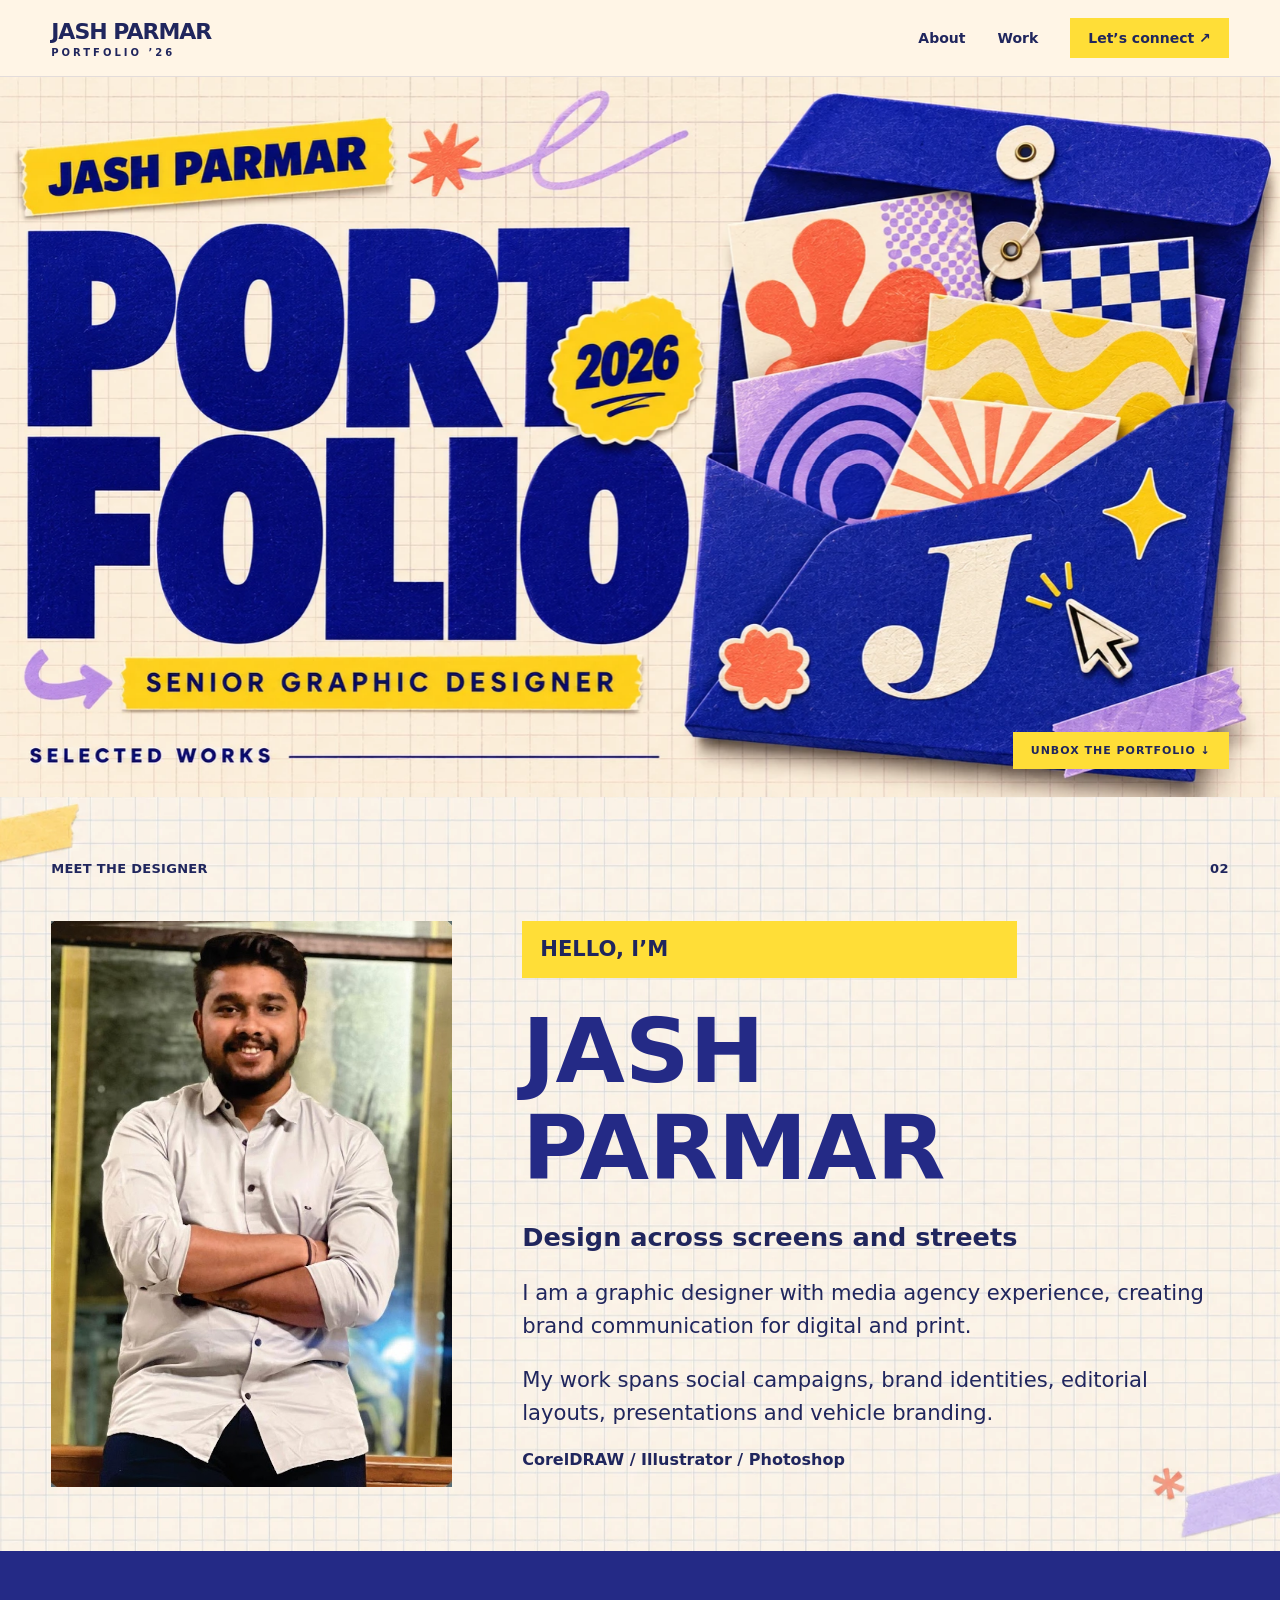
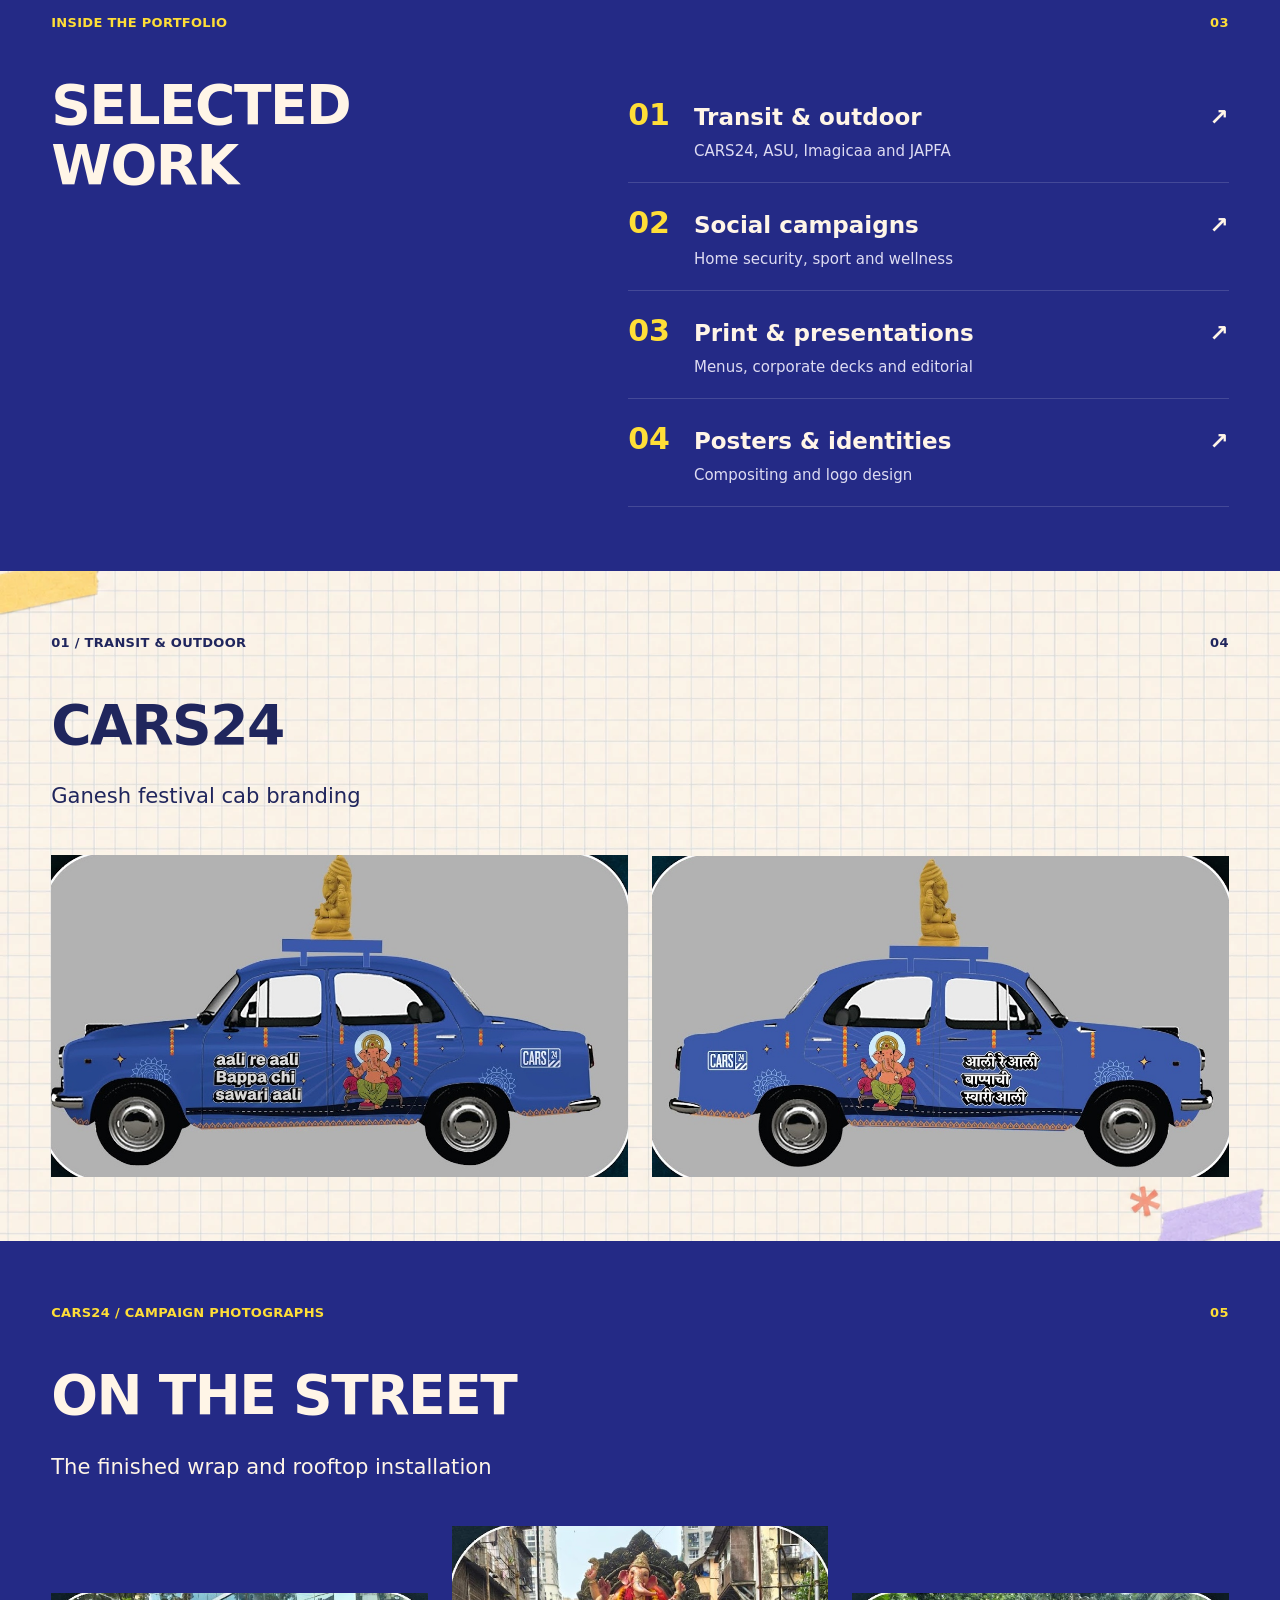
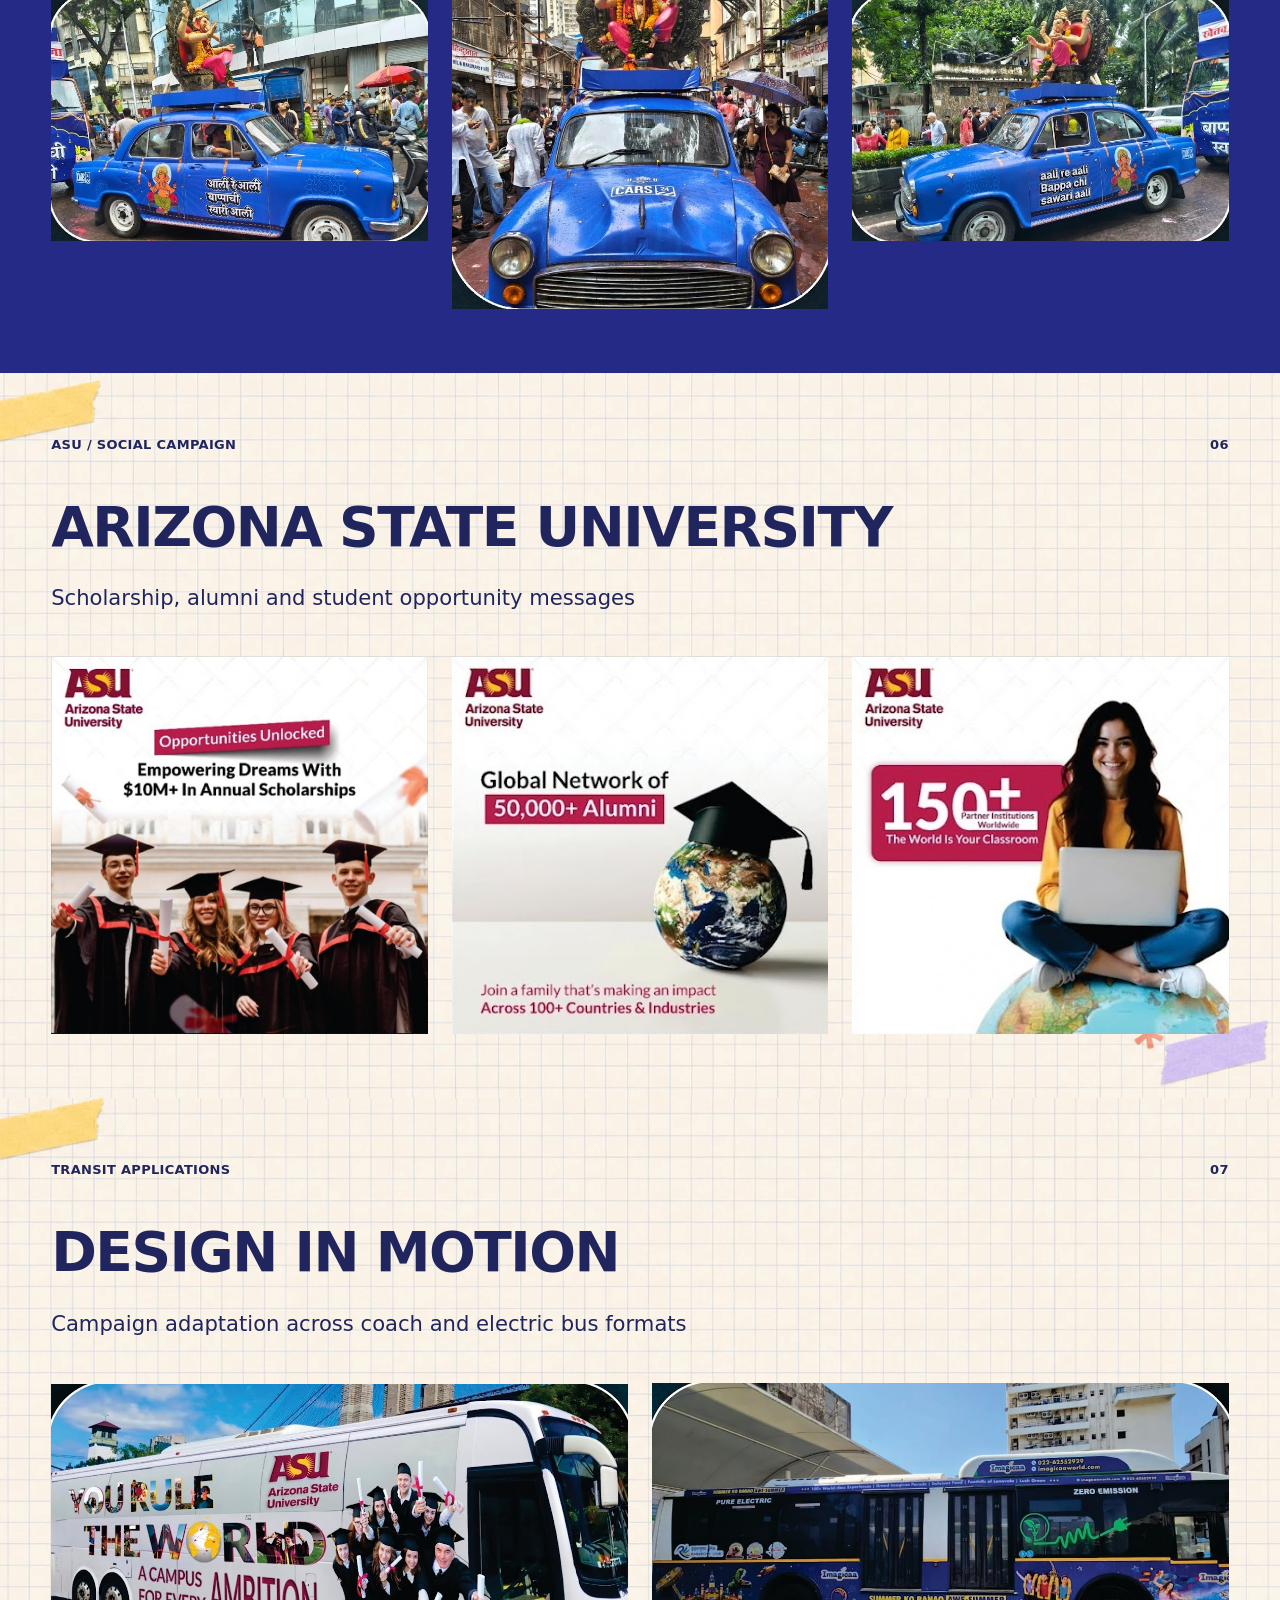
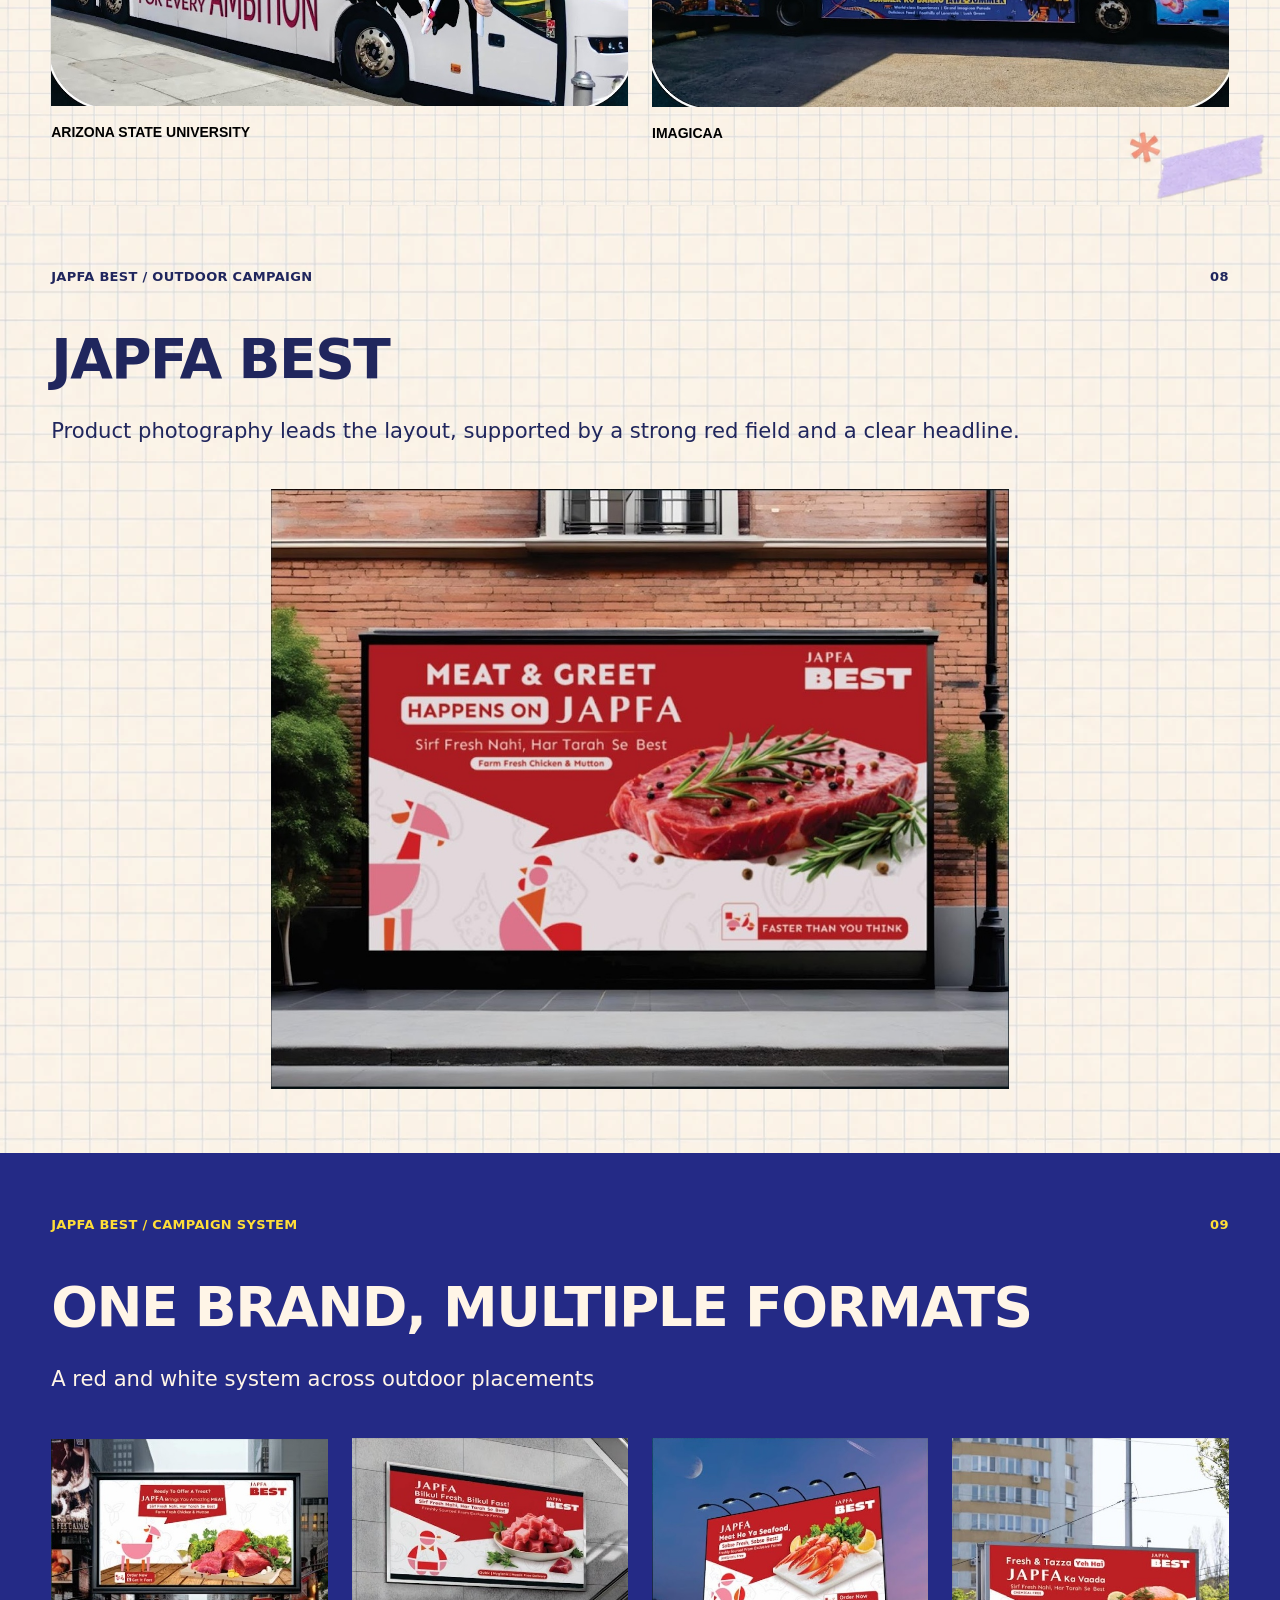
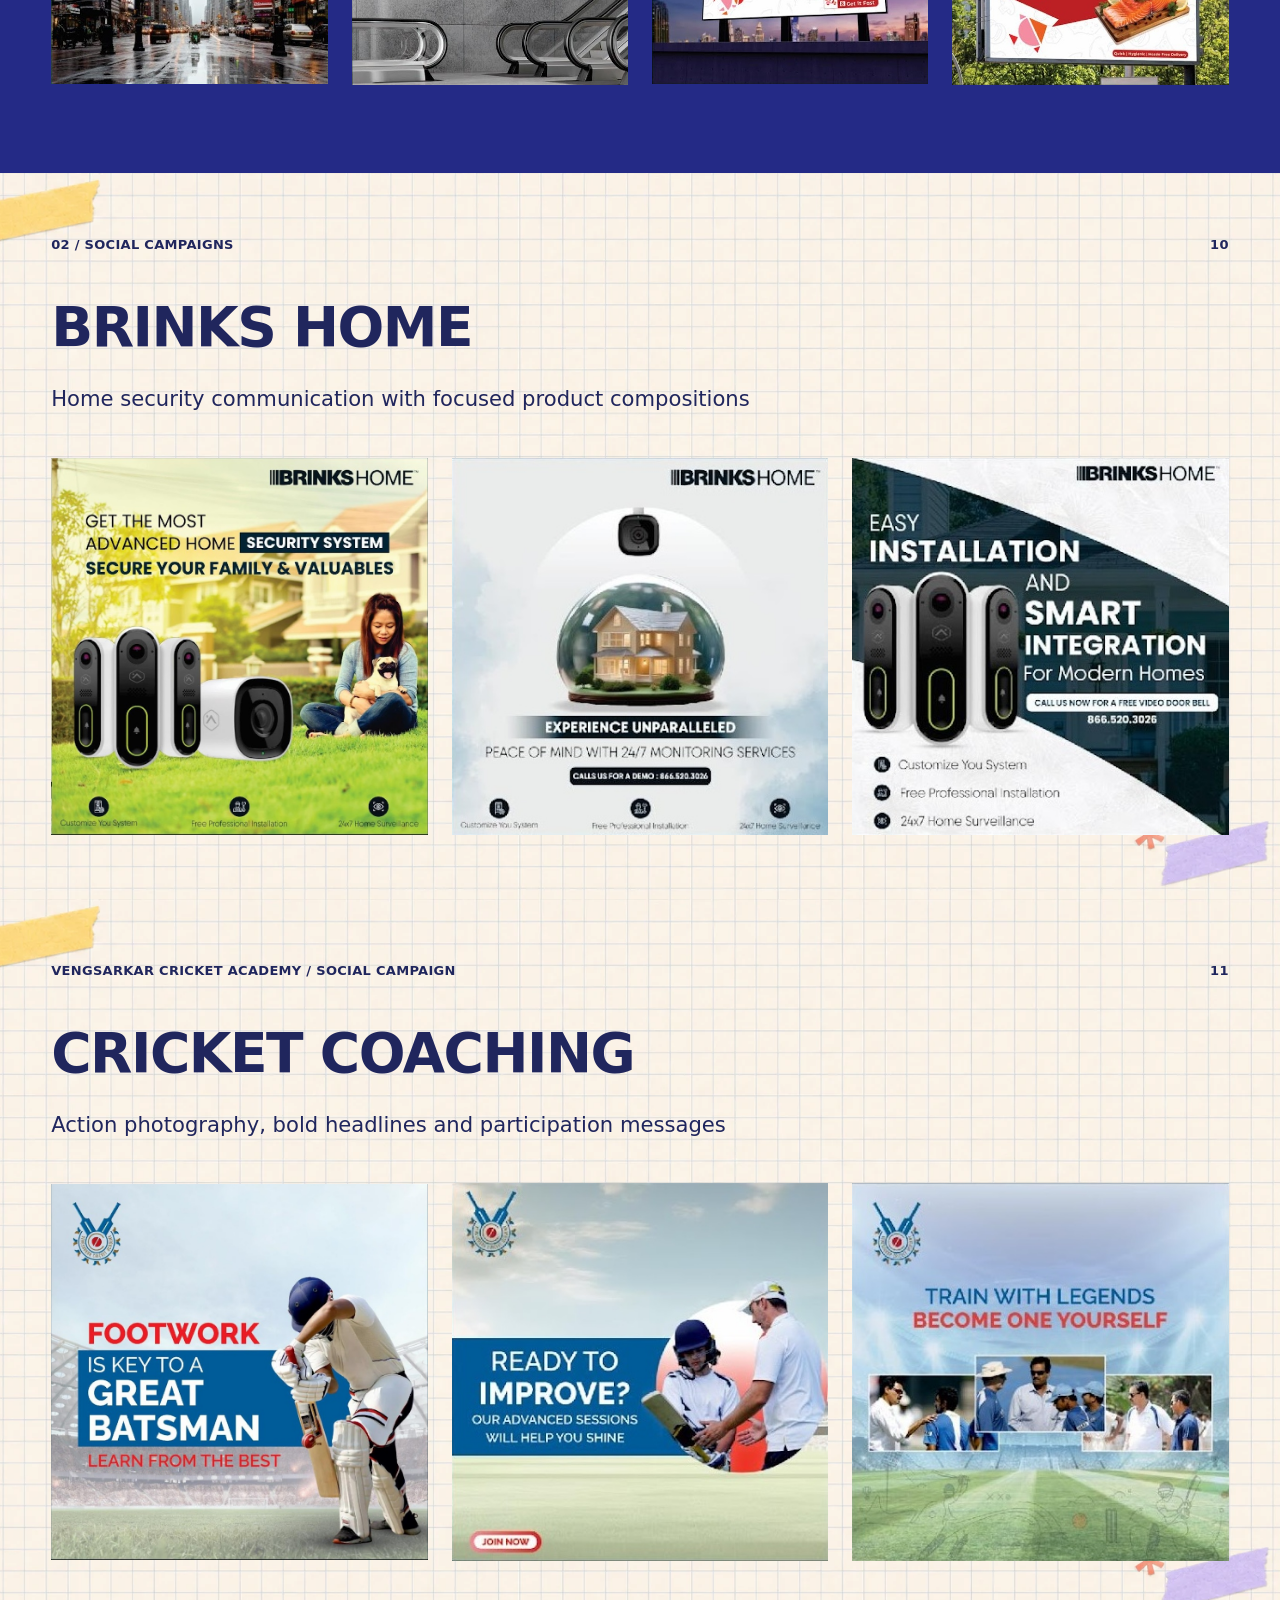
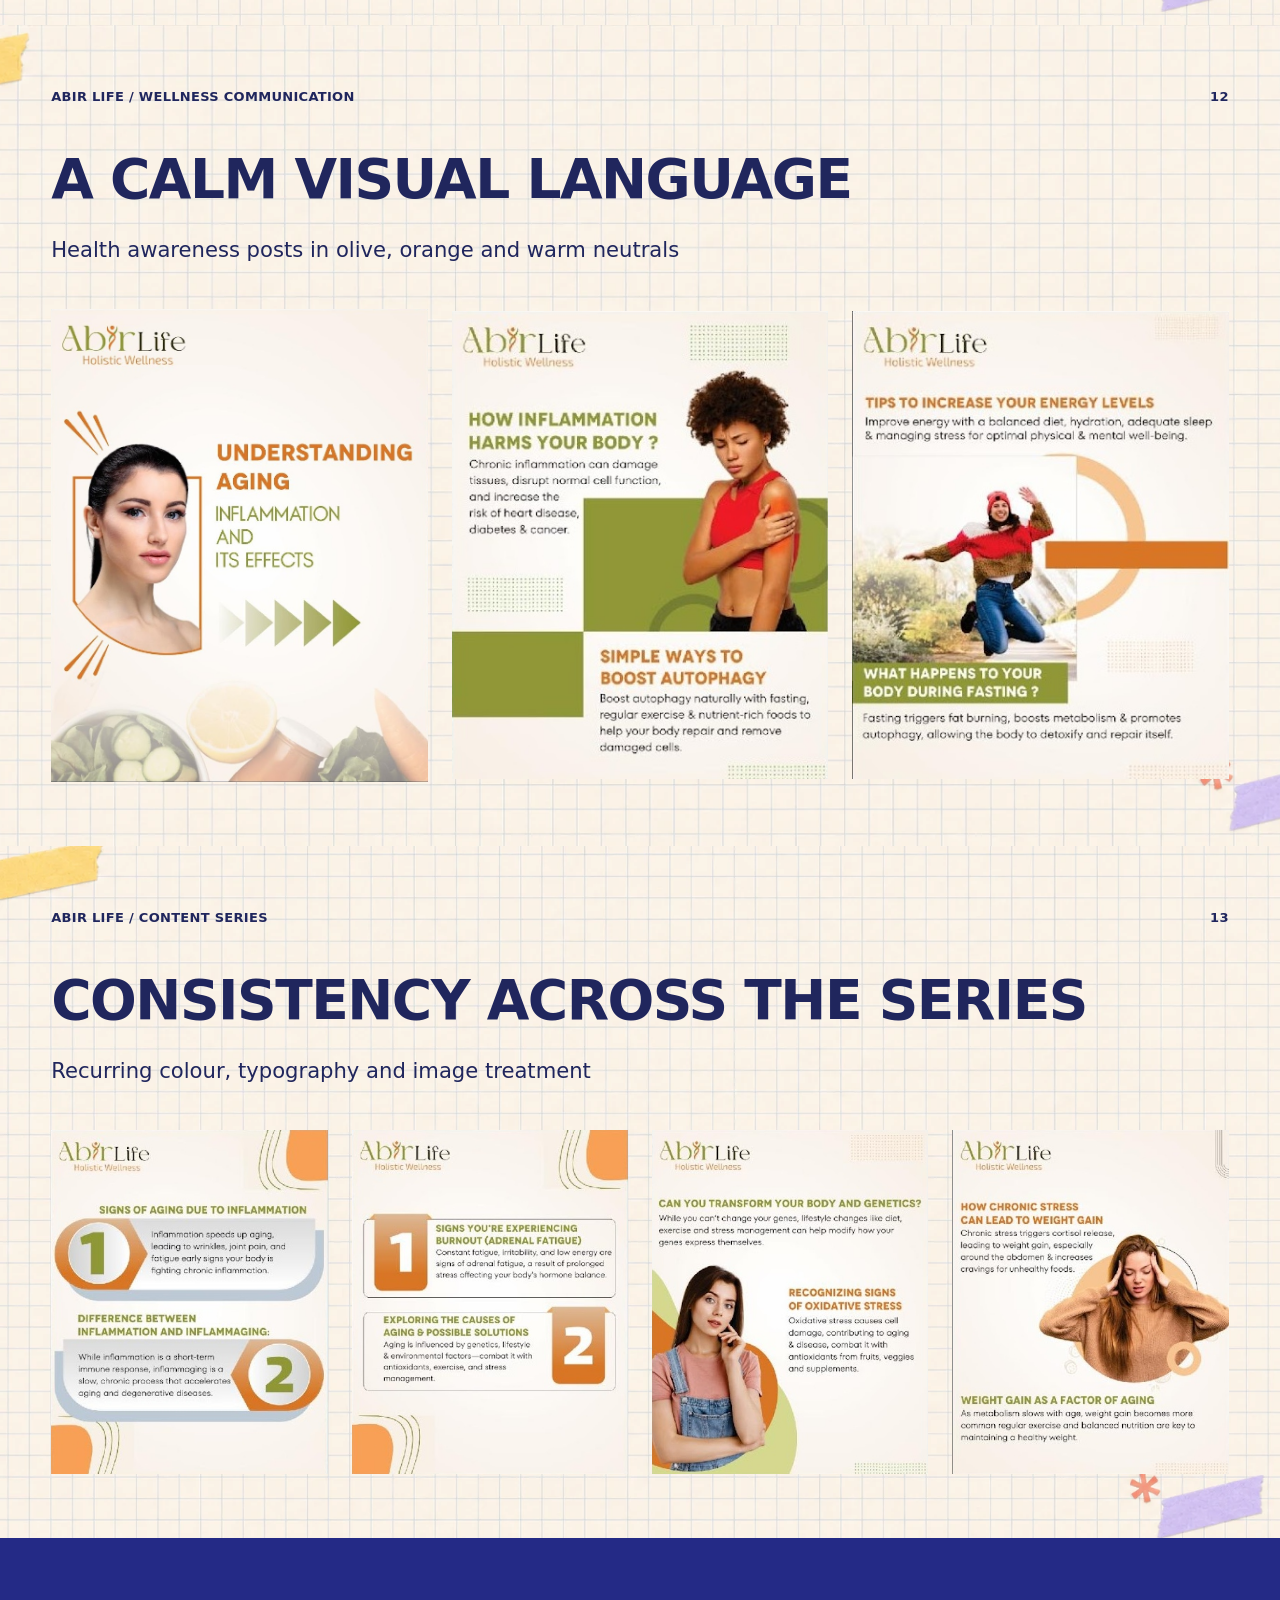
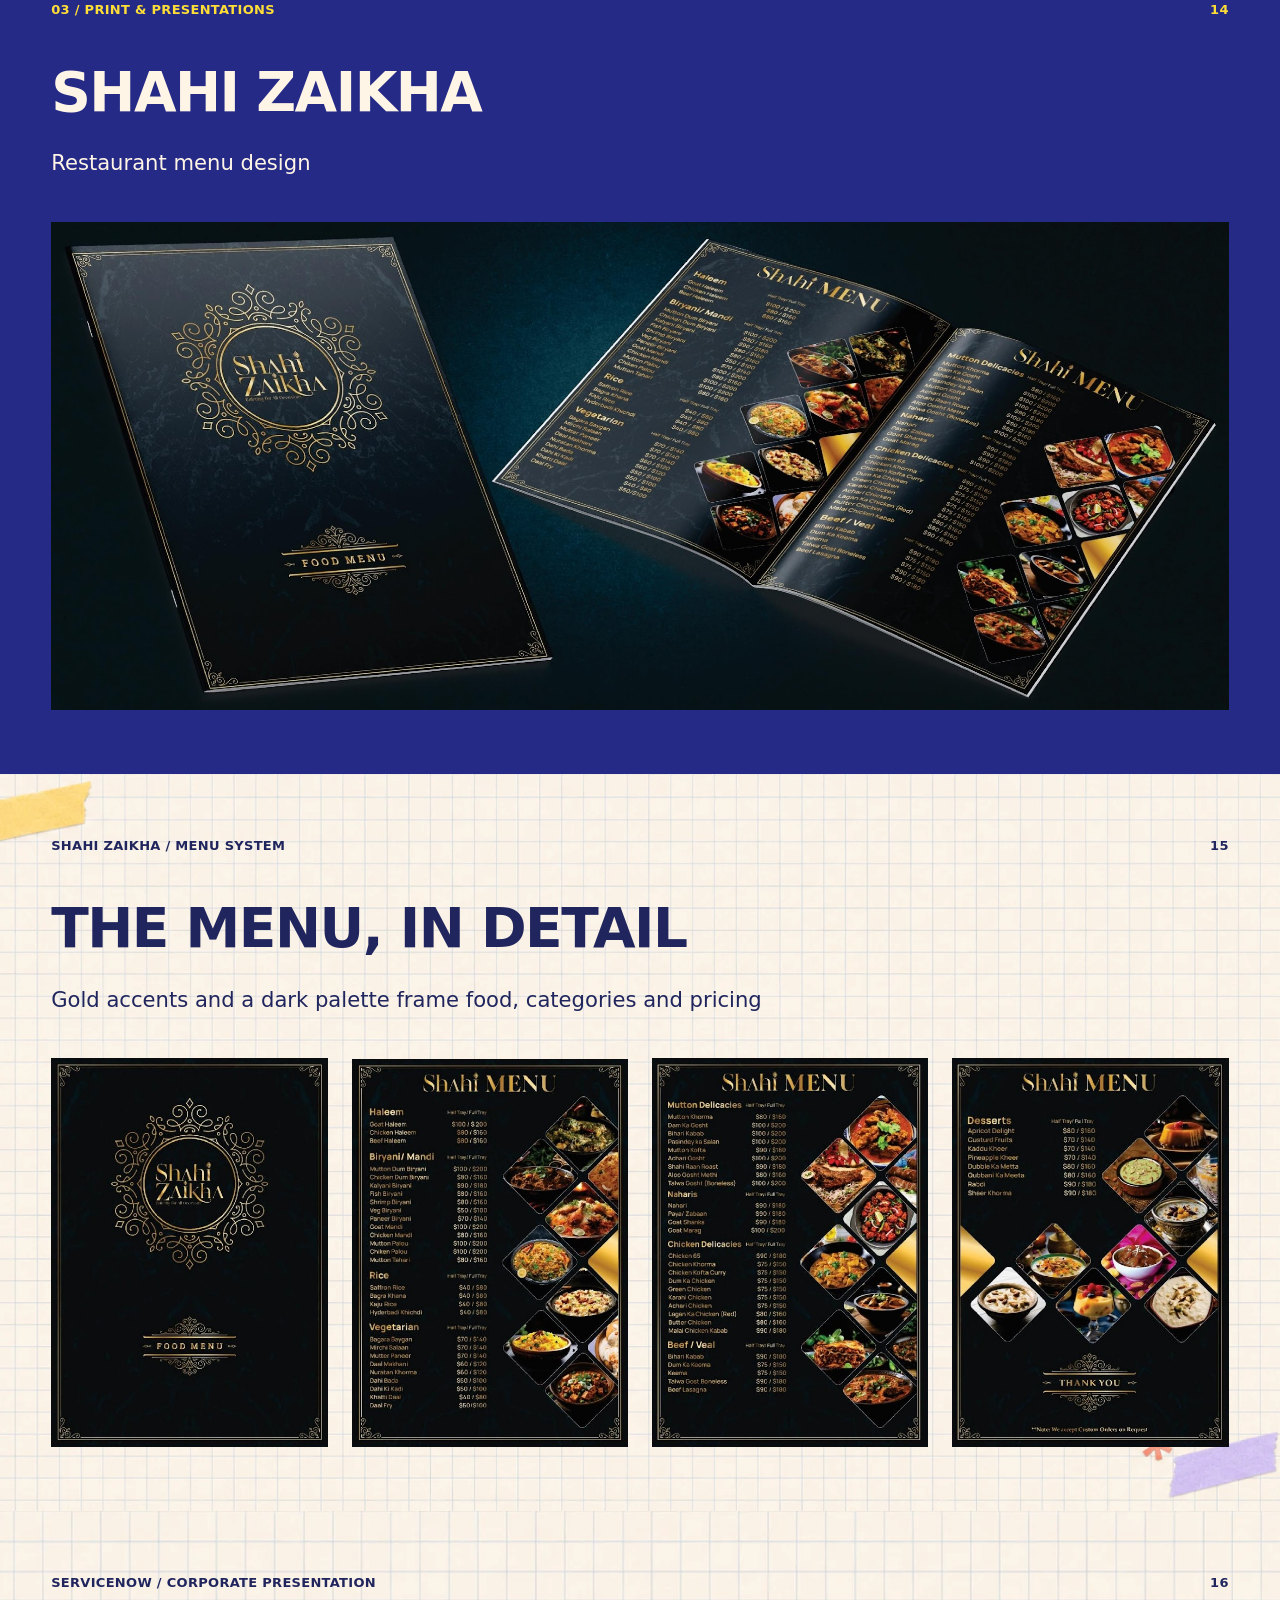
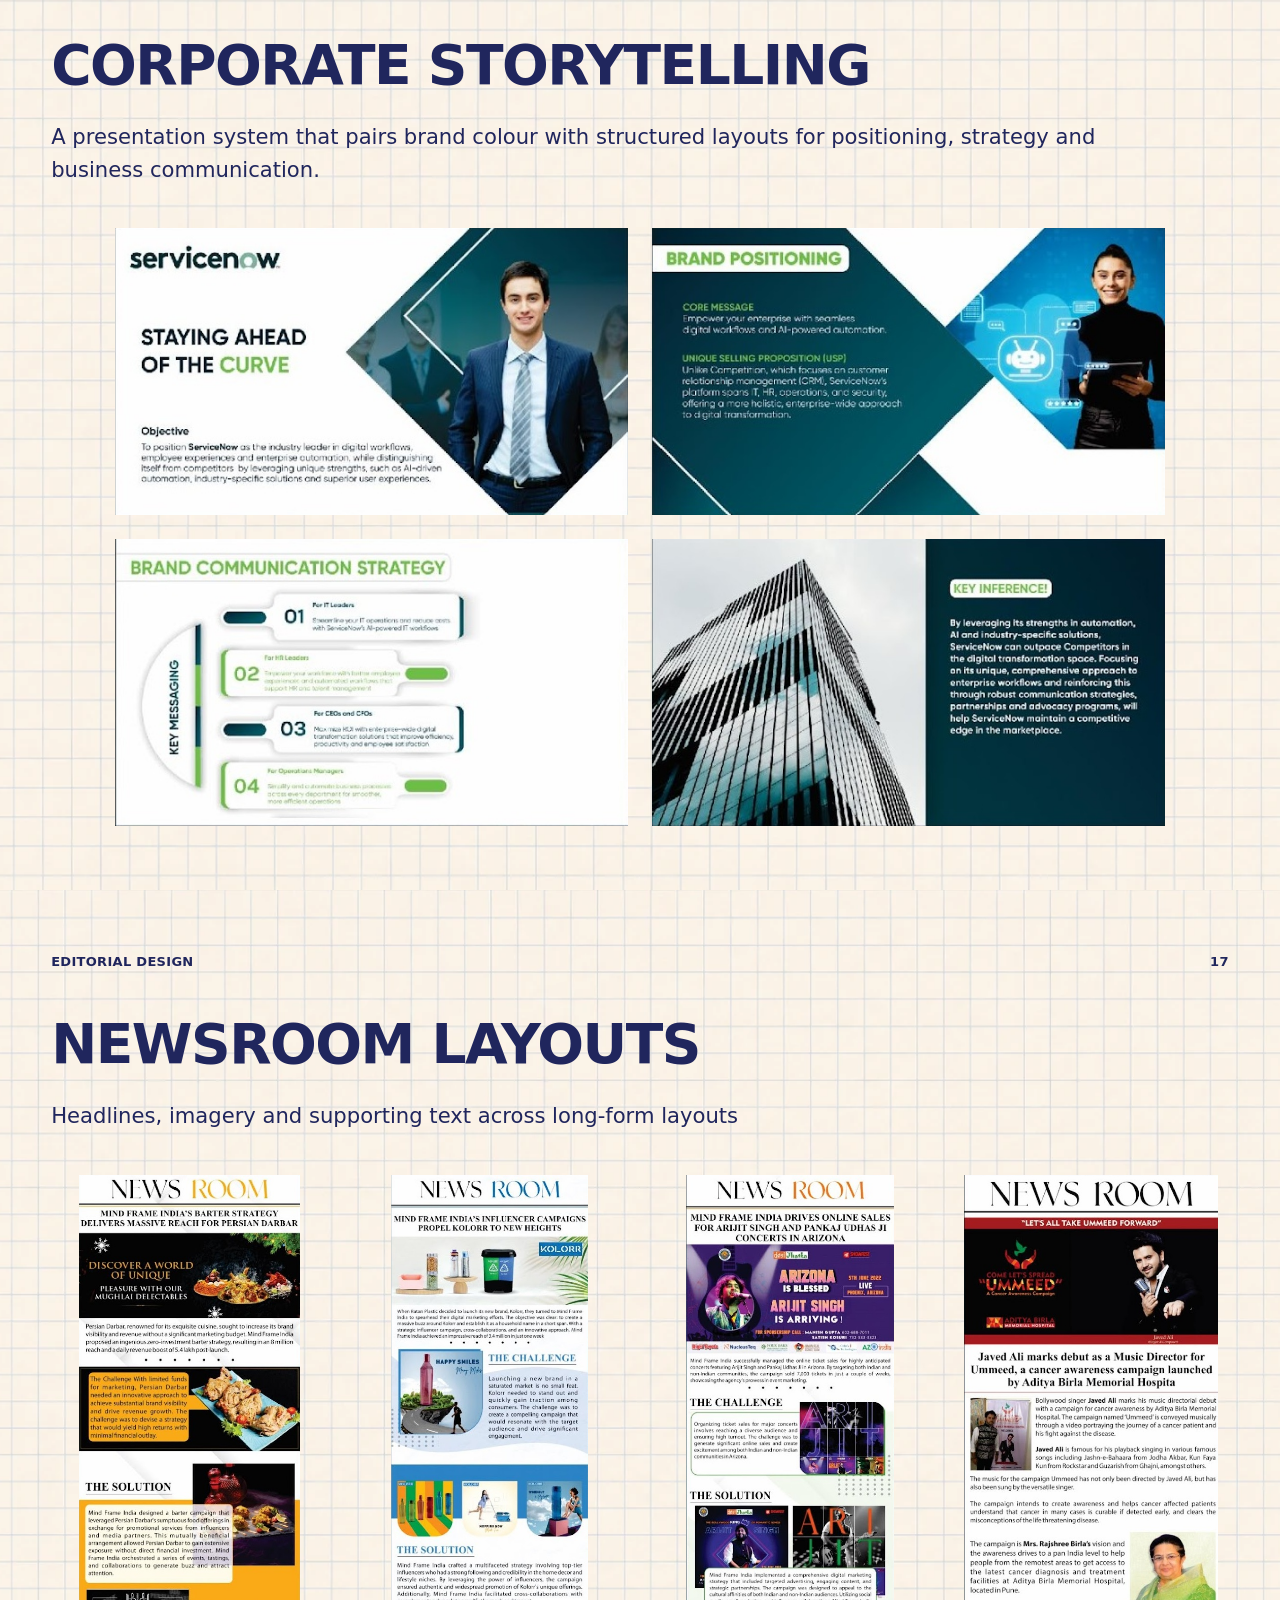
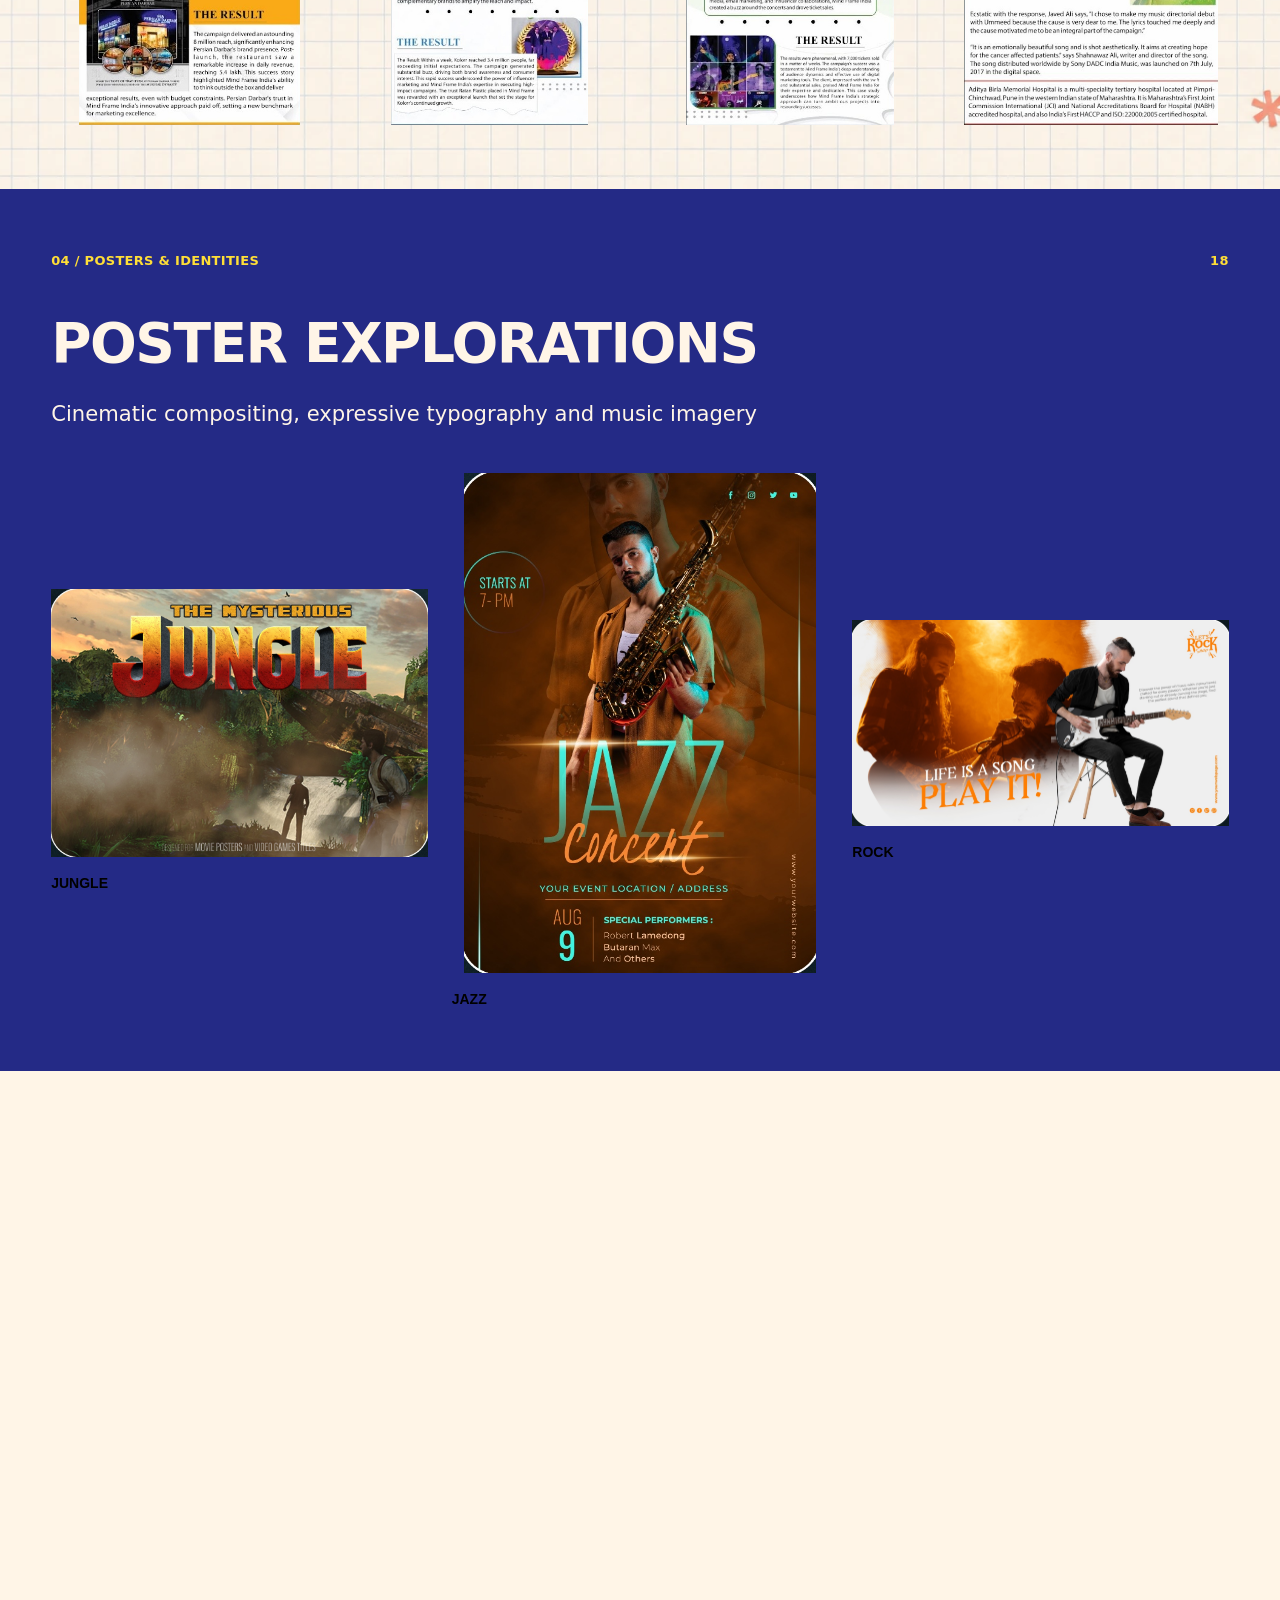
==== index.html @ 84b4f4c2 "Portfolio 2026" ====
<!doctype html><html lang="en"><head><meta charset="utf-8"><meta name="viewport" content="width=device-width,initial-scale=1"><meta name="description" content="Jash Parmar, Senior Graphic Designer. Selected work across digital, print and outdoor."><title>Jash Parmar — Portfolio 2026</title><link rel="stylesheet" href="style.css"></head><body><div class="progress" aria-hidden="true"></div><nav><a class="brand" href="#home">JASH PARMAR<span>PORTFOLIO ’26</span></a><div><a href="#about">About</a><a href="#work">Work</a><a class="contact" href="#contact">Let’s connect ↗</a></div></nav><main><section id="home" class="hero"><img src="assets/cover.webp" alt="Jash Parmar Portfolio 2026. Senior Graphic Designer. Selected Works."><a class="scroll" href="#about">UNBOX THE PORTFOLIO ↓</a></section><section id="about" class="paper profile reveal"><div class="eyebrow">MEET THE DESIGNER <span>02</span></div><img class="portrait" src="assets/image.jpeg" alt="Jash Parmar" loading="lazy"><div class="bio"><p class="label">HELLO, I’M</p><h1>JASH<br>PARMAR</h1><h3>Design across screens and streets</h3><p>I am a graphic designer with media agency experience, creating brand communication for digital and print.</p><p>My work spans social campaigns, brand identities, editorial layouts, presentations and vehicle branding.</p><strong>CorelDRAW / Illustrator / Photoshop</strong></div></section><section id="work" class="contents blue reveal"><div class="eyebrow">INSIDE THE PORTFOLIO <span>03</span></div><h2>SELECTED<br>WORK</h2><div class="index"><a href="#project-4"><b>01</b><span>Transit & outdoor<small>CARS24, ASU, Imagicaa and JAPFA</small></span>↗</a><a href="#project-10"><b>02</b><span>Social campaigns<small>Home security, sport and wellness</small></span>↗</a><a href="#project-14"><b>03</b><span>Print & presentations<small>Menus, corporate decks and editorial</small></span>↗</a><a href="#project-18"><b>04</b><span>Posters & identities<small>Compositing and logo design</small></span>↗</a></div></section><div id="projects"></div><section id="contact" class="blue ending reveal"><div class="eyebrow">JASH PARMAR / SENIOR GRAPHIC DESIGNER <span>20</span></div><h2>LET’S<br>CONNECT</h2><a class="email" href="mailto:jashparmar456@gmail.com">jashparmar456@gmail.com ↗</a><a class="phone" href="tel:+917096131648">+91 709 613 1648</a><footer>JASH PARMAR <a href="#home">BACK TO TOP ↑</a></footer></section></main><dialog id="viewer"><button class="close" aria-label="Close artwork">×</button><img alt=""><p></p></dialog><script src="script.js"></script></body></html>
---- style.css ----
:root{--blue:#242a86;--cream:#fff5e7;--yellow:#ffde37;--ink:#20265d}*{box-sizing:border-box}html{scroll-behavior:smooth;scroll-padding-top:90px}body{margin:0;background:var(--cream);color:var(--ink);font-family:'DejaVu Sans',Arial,sans-serif}a{color:inherit;text-decoration:none}button,a{-webkit-tap-highlight-color:transparent}a:focus-visible,button:focus-visible{outline:3px solid #f07762;outline-offset:5px}.progress{position:fixed;top:0;left:0;height:4px;background:var(--yellow);z-index:20;width:0}nav{position:sticky;top:0;z-index:10;display:flex;justify-content:space-between;align-items:center;padding:18px 4%;background:rgba(255,245,231,.96);border-bottom:1px solid #242a8620;backdrop-filter:blur(12px)}.brand{font-weight:900;letter-spacing:-1px;font-size:22px}.brand span{display:block;font-size:10px;letter-spacing:3px;margin-top:3px}nav>div{display:flex;gap:32px;align-items:center;font-size:14px;font-weight:700}.contact,.label{background:var(--yellow);padding:12px 18px}.hero{position:relative;overflow:hidden}.hero>img{width:100%;display:block;animation:enter 1.2s ease both}.scroll{position:absolute;bottom:4%;right:4%;background:var(--yellow);padding:12px 18px;font-size:11px;font-weight:800;letter-spacing:1px;animation:bob 3s ease-in-out infinite}section{padding:5% 4%;position:relative}.hero{padding:0}.paper{background:var(--cream) url('assets/paper.webp') center/cover}.blue{background:var(--blue);color:var(--cream)}.eyebrow{font-size:13px;font-weight:700;letter-spacing:.3px;margin-bottom:45px}.eyebrow span{float:right}.blue .eyebrow{color:var(--yellow)}h1,h2,h3,p{margin-top:0}h1{font-size:clamp(50px,7vw,100px);line-height:1.08;margin-bottom:25px;color:var(--blue)}h2{font-size:clamp(32px,4.3vw,65px);line-height:1.1;margin-bottom:25px;letter-spacing:-1.5px}h3{font-size:clamp(20px,2vw,28px)}p{font-size:clamp(16px,1.65vw,23px);line-height:1.55}.profile{display:grid;grid-template-columns:34% 1fr;gap:0 6%}.profile .eyebrow{grid-column:1/-1}.portrait{width:100%;max-height:650px;object-fit:contain;align-self:center}.label{font-weight:800;margin-bottom:25px;display:inline-block;min-width:70%}.bio strong{font-size:16px}.contents{display:grid;grid-template-columns:45% 1fr;gap:0 4%}.contents .eyebrow{grid-column:1/-1}.index a{display:flex;gap:24px;padding:22px 0;border-bottom:1px solid #ffffff25;align-items:baseline;font-size:23px;font-weight:700;transition:transform .3s}.index a:hover{transform:translateX(9px)}.index b{color:var(--yellow);font-size:30px}.index span{flex:1}.index small{display:block;font-size:15px;font-weight:400;margin-top:12px;color:#dedcf2}.project{min-height:620px}.project .intro{max-width:1100px}.gallery{display:grid;grid-template-columns:repeat(var(--count),minmax(0,1fr));gap:24px;align-items:center;margin-top:42px}.gallery button{padding:0;border:0;background:none;cursor:zoom-in;transition:transform .45s;min-width:0}.gallery button:hover{transform:translateY(-8px) rotate(-.6deg)}.gallery img{display:block;width:100%;max-height:500px;object-fit:contain}.gallery figcaption{font-size:14px;font-weight:700;margin-top:18px;text-align:left}.gallery figure{margin:0}.project[data-page="8"] .gallery img{max-height:600px}.project[data-page="14"] .gallery img{max-height:580px}.project[data-page="16"] .gallery{grid-template-columns:repeat(2,1fr);max-width:1050px;margin-inline:auto}.project[data-page="17"] img{max-height:550px}.project[data-page="19"] .gallery{grid-template-columns:repeat(3,1fr)}.project[data-page="19"] img{max-height:180px}.ending h2{font-size:clamp(70px,11vw,155px)}.email{display:inline-block;background:var(--yellow);color:var(--blue);padding:20px;font-weight:700;font-size:clamp(17px,3vw,42px);margin:20px 0 30px;overflow-wrap:anywhere}.phone{display:block;font-size:clamp(22px,3vw,40px)}footer{display:flex;justify-content:space-between;font-size:12px;margin-top:80px}.reveal{opacity:0;transform:translateY(35px);transition:opacity .8s,transform .8s}.reveal.visible{opacity:1;transform:none}dialog{border:0;background:#fff5e7;padding:40px;max-width:94vw;max-height:94vh}dialog::backdrop{background:#121442eF;backdrop-filter:blur(8px)}dialog img{display:block;max-width:85vw;max-height:75vh;object-fit:contain}dialog p{margin:18px 0 0;font-size:14px}.close{position:absolute;right:7px;top:0;font-size:32px;border:0;background:none;color:var(--blue);cursor:pointer}@keyframes enter{from{opacity:0;transform:scale(1.025)}to{opacity:1;transform:scale(1)}}@keyframes bob{50%{transform:translateY(-5px)}}@media(min-width:1500px){main{max-width:1600px;margin:auto}}@media(max-width:700px){nav{padding:14px 5%}.brand{font-size:17px}nav>div{gap:15px;font-size:12px}nav .contact{padding:10px}nav a[href="#about"]{display:none}section{padding:42px 6%}.scroll{font-size:8px;padding:8px}.profile,.contents{grid-template-columns:1fr}.portrait{max-height:420px;margin-bottom:30px}.eyebrow{margin-bottom:30px;font-size:10px}.contents h2{margin-bottom:15px}.index a{font-size:20px}.gallery{grid-template-columns:repeat(2,minmax(0,1fr));gap:16px;margin-top:28px}.gallery button:only-child{grid-column:1/-1}.gallery button:last-child:nth-child(odd){grid-column:1/-1}.gallery img{max-height:420px}.project{min-height:0}.project[data-page="19"] .gallery{grid-template-columns:1fr 1fr}.project[data-page="17"] .gallery img{max-height:380px}.email{padding:14px}dialog{padding:32px 12px 12px}dialog img{max-width:86vw}.project h2{letter-spacing:-1px}}@media(prefers-reduced-motion:reduce){html{scroll-behavior:auto}*,*::before,*::after{animation:none!important;transition:none!important}.reveal{opacity:1;transform:none}}
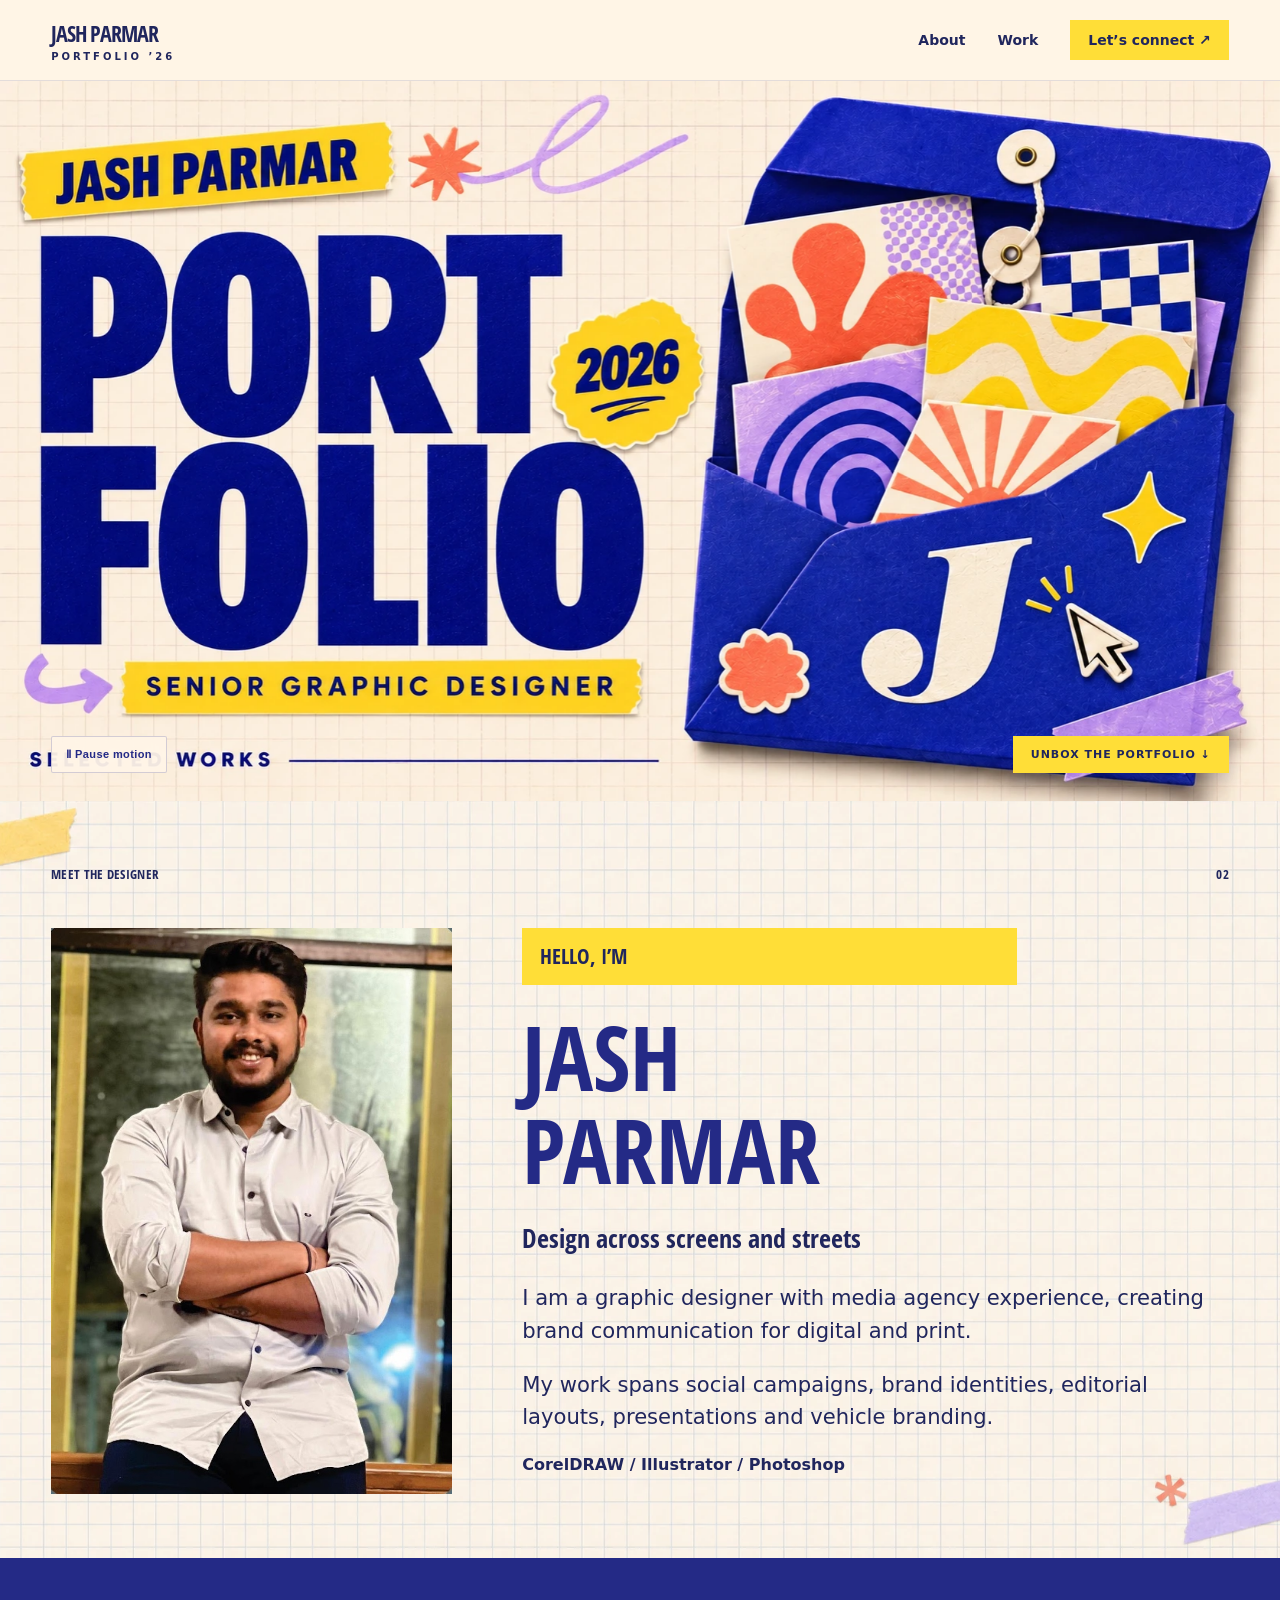
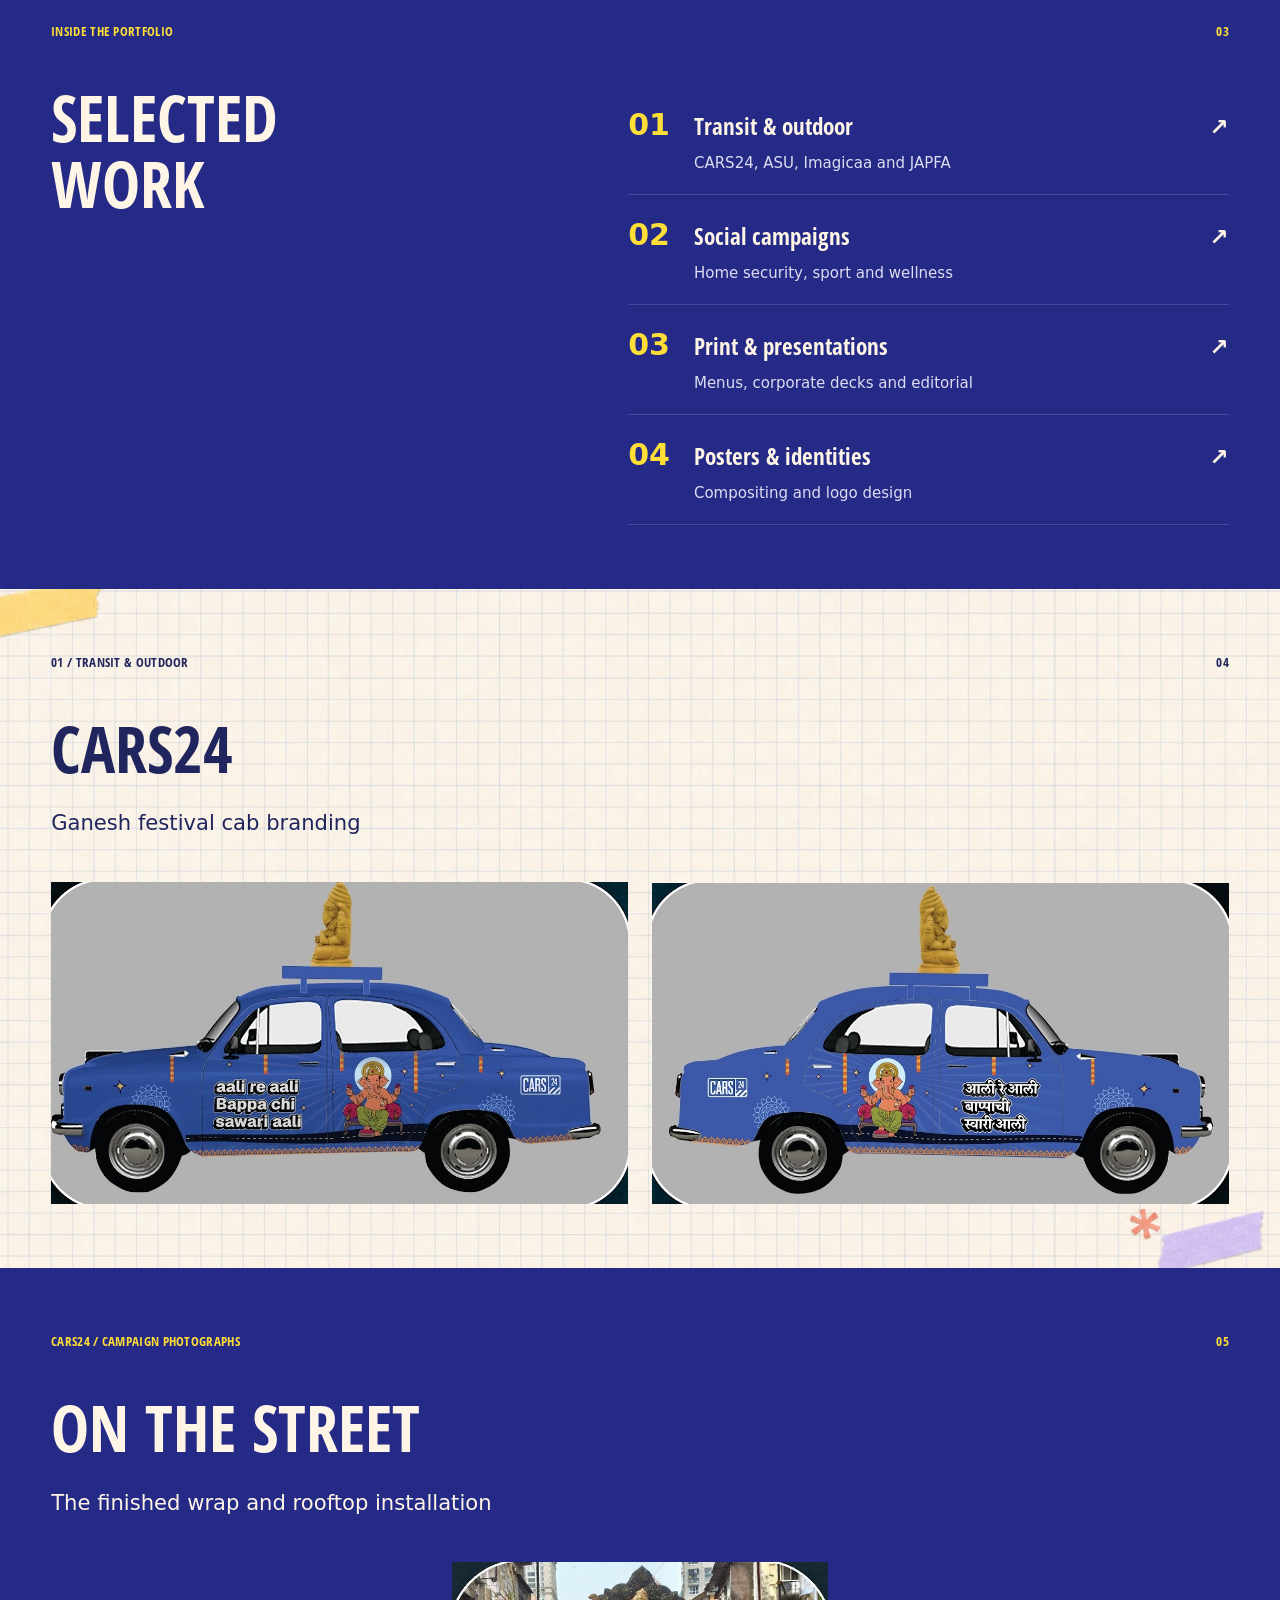
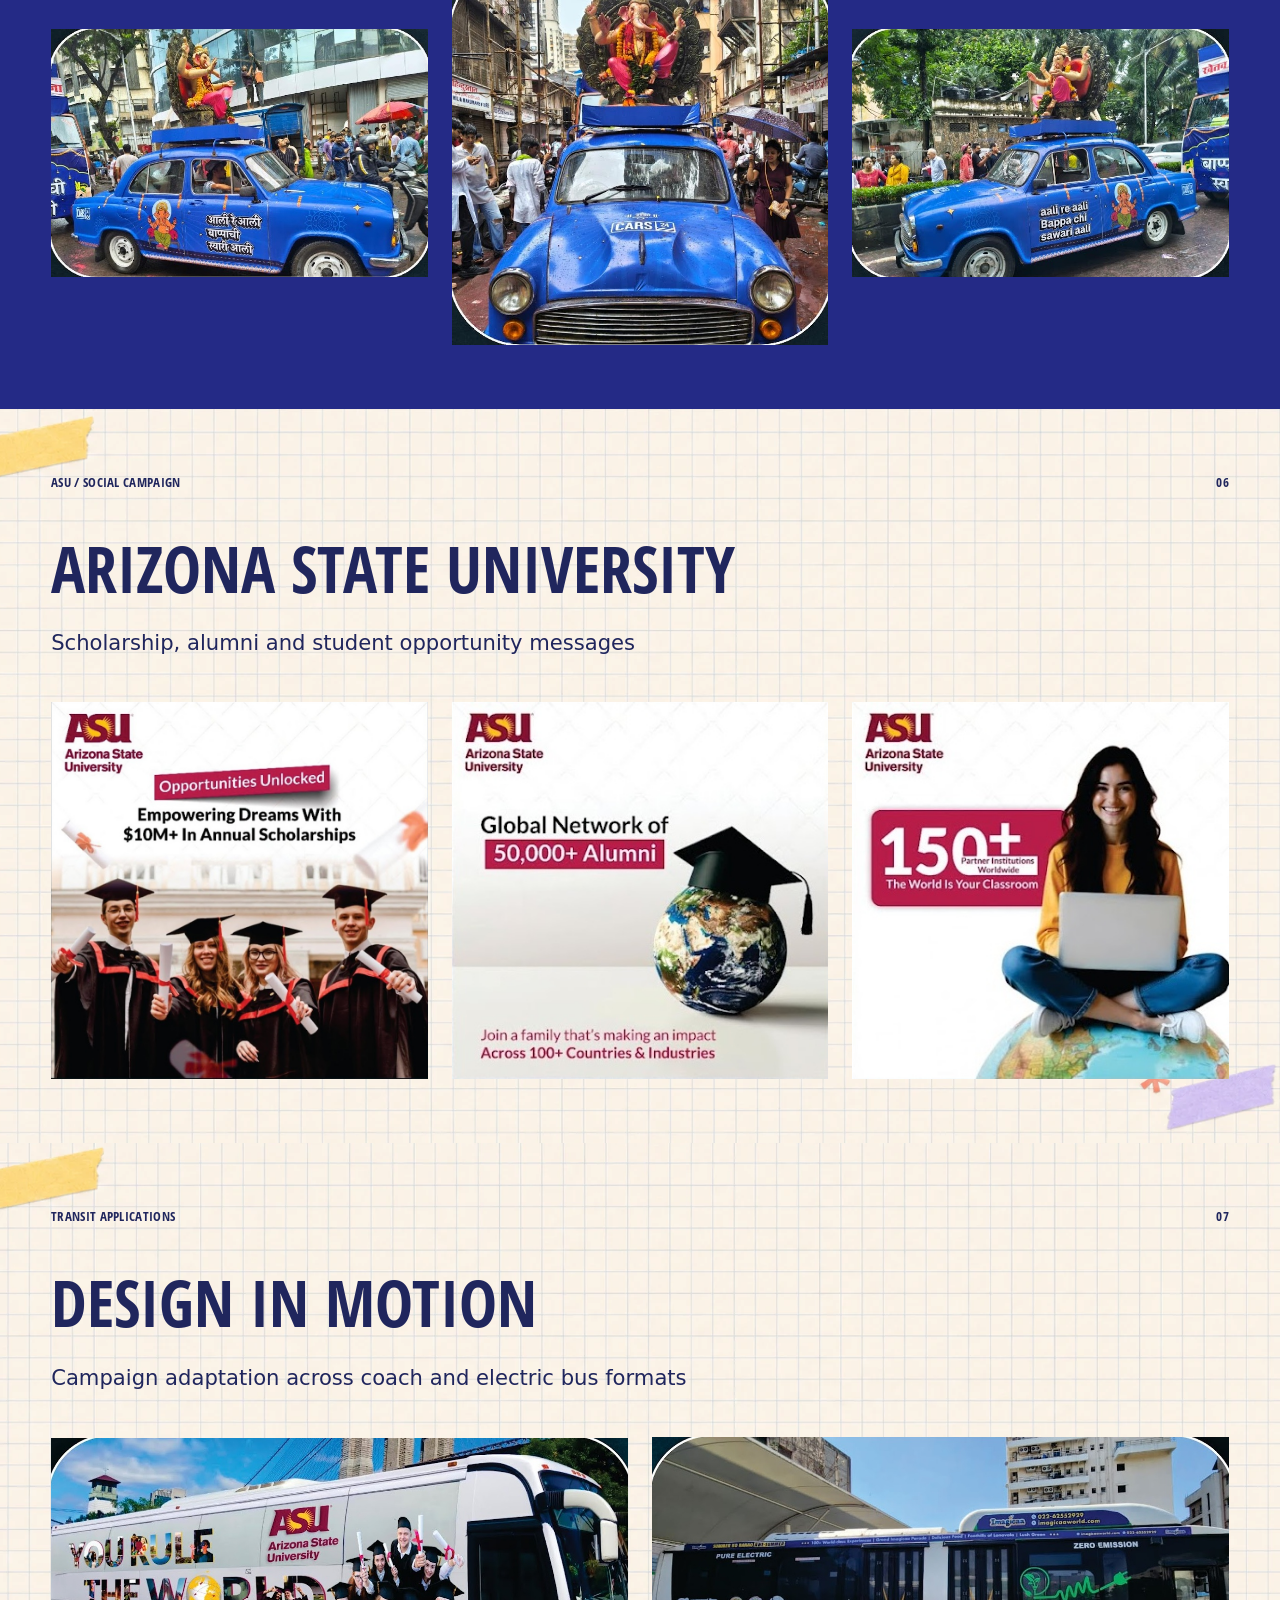
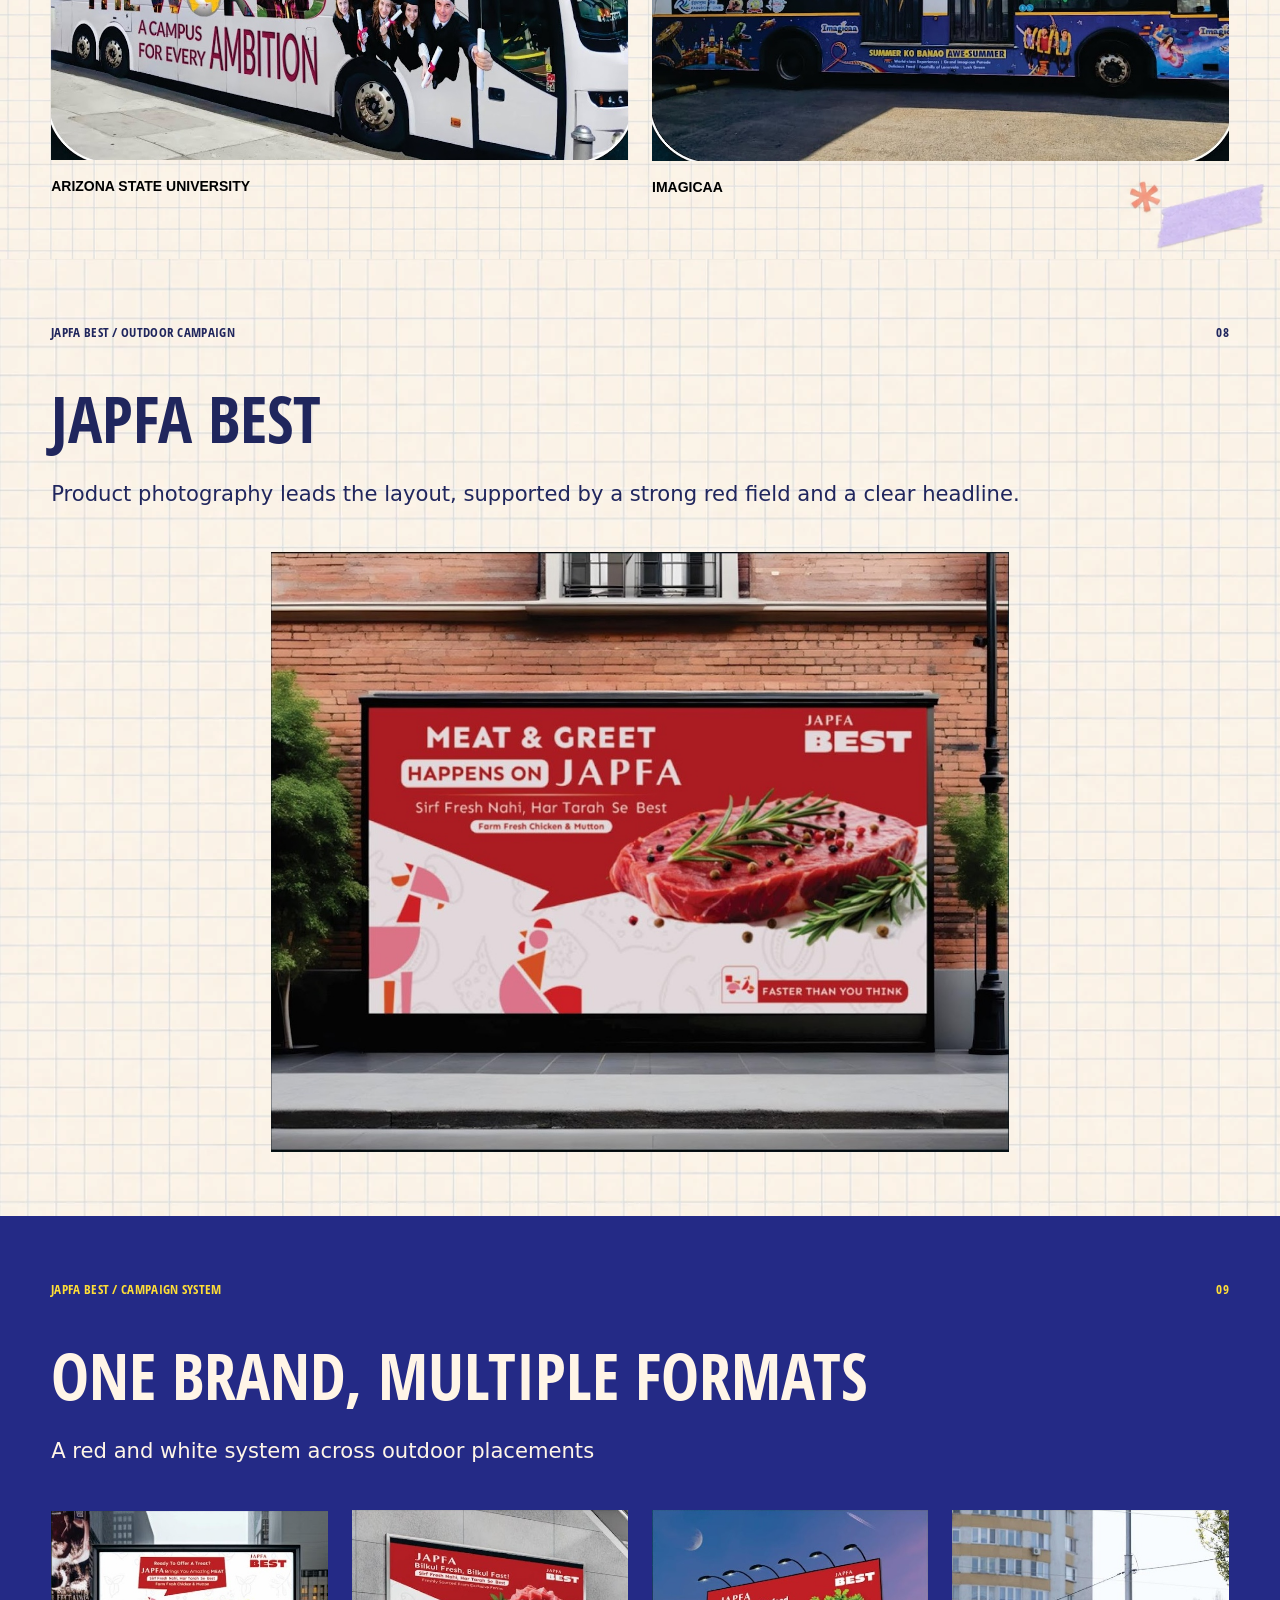
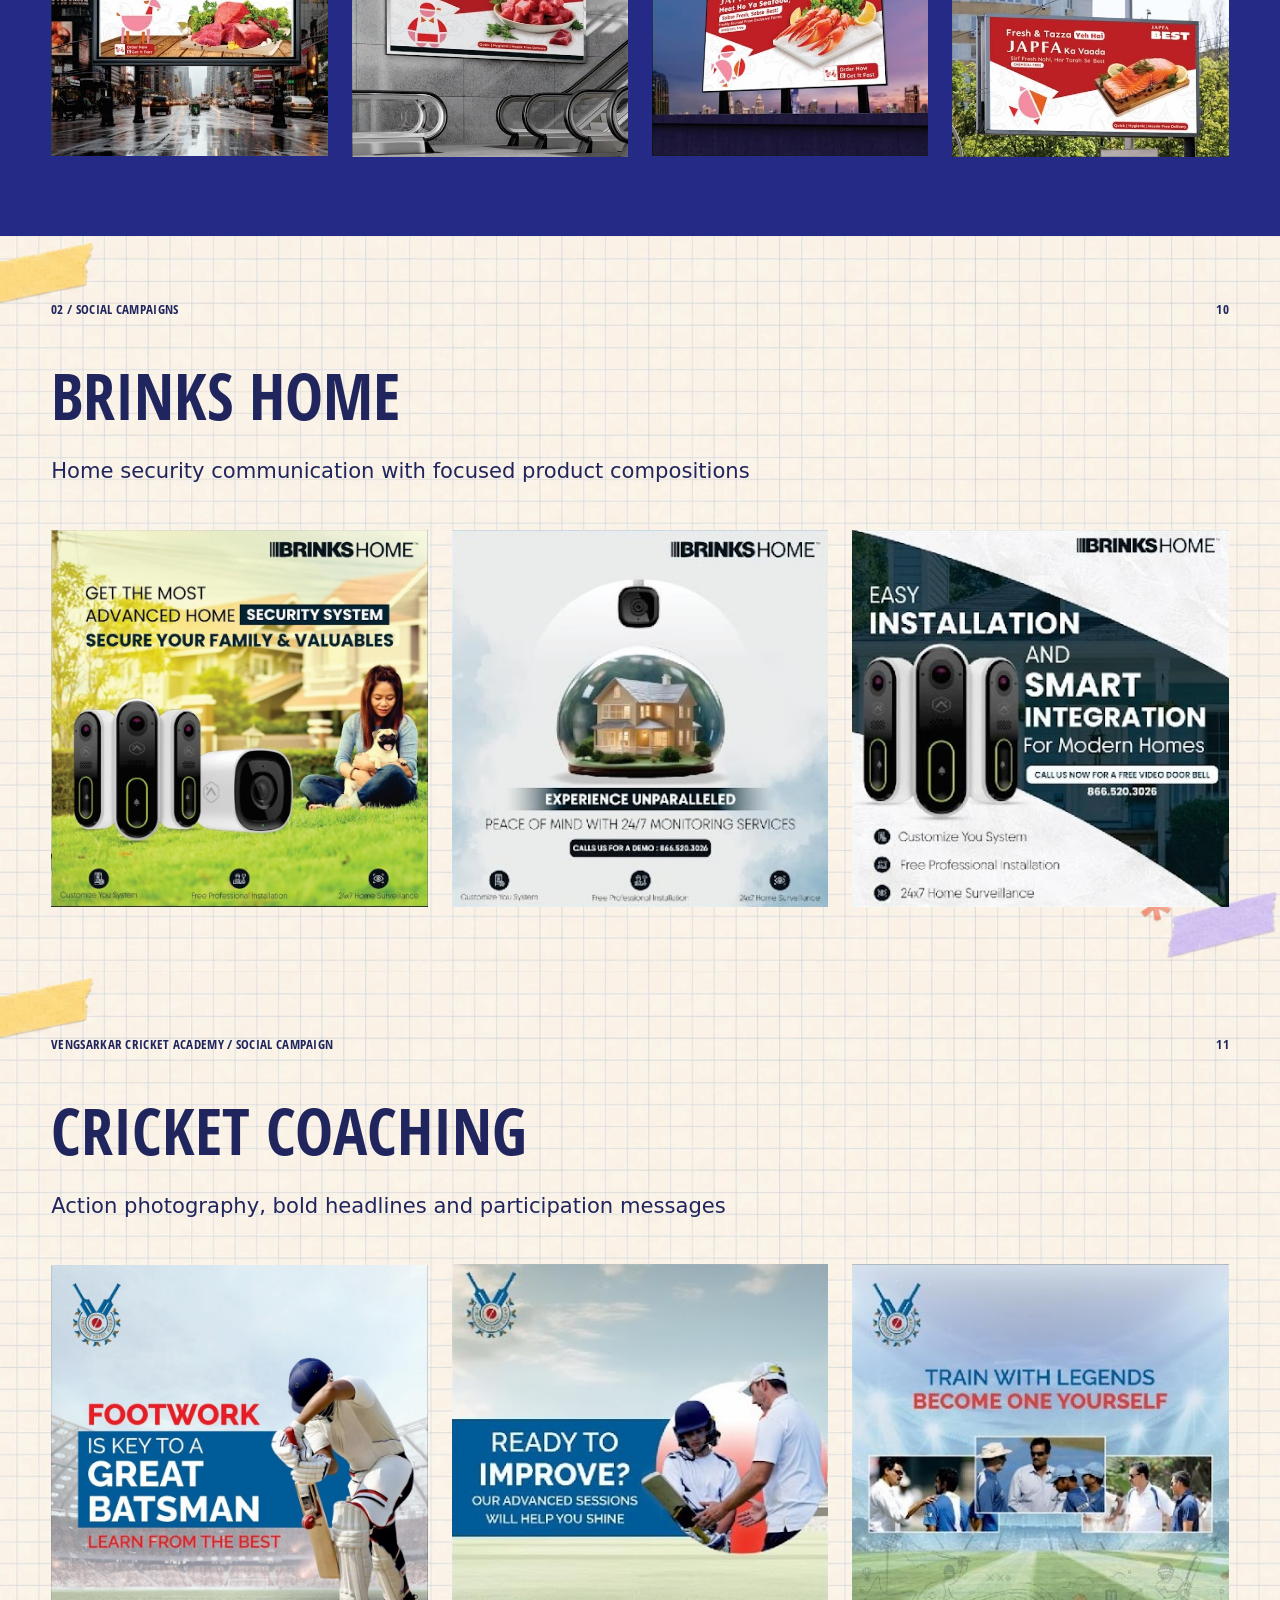
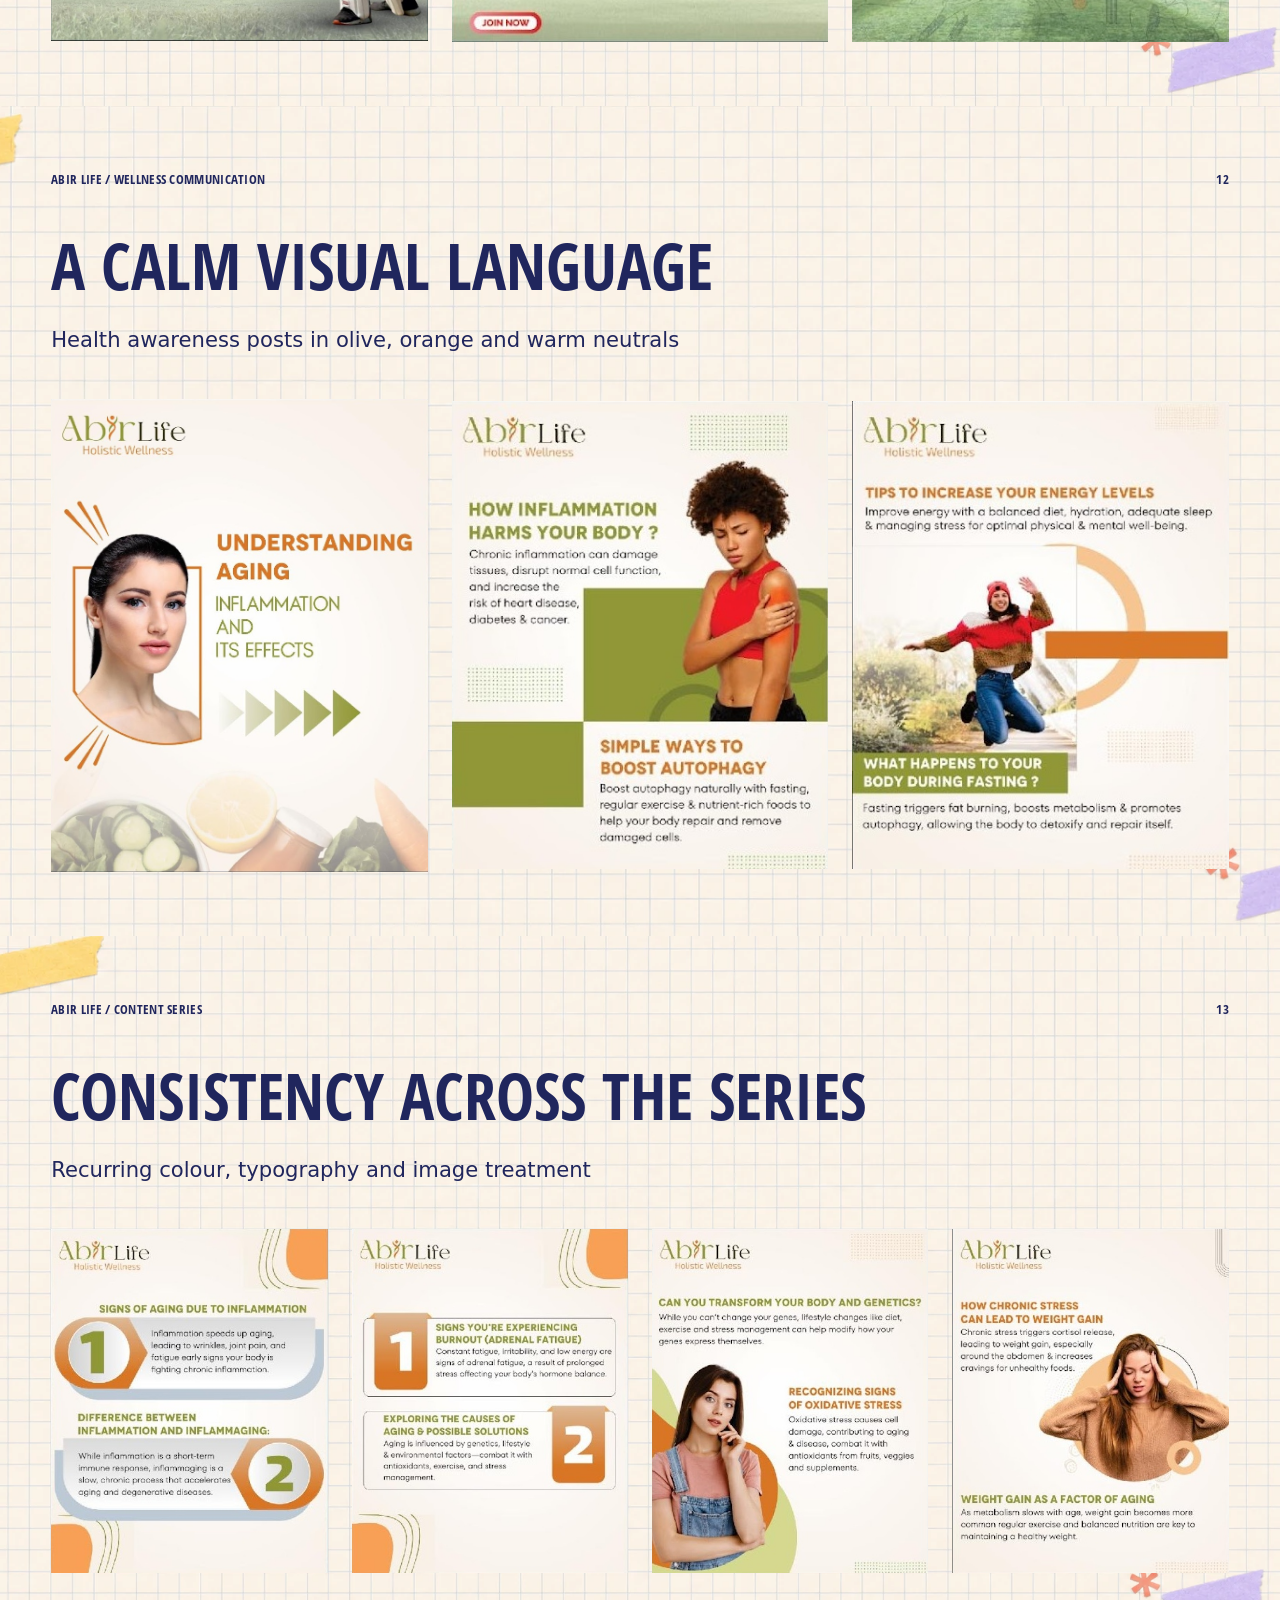
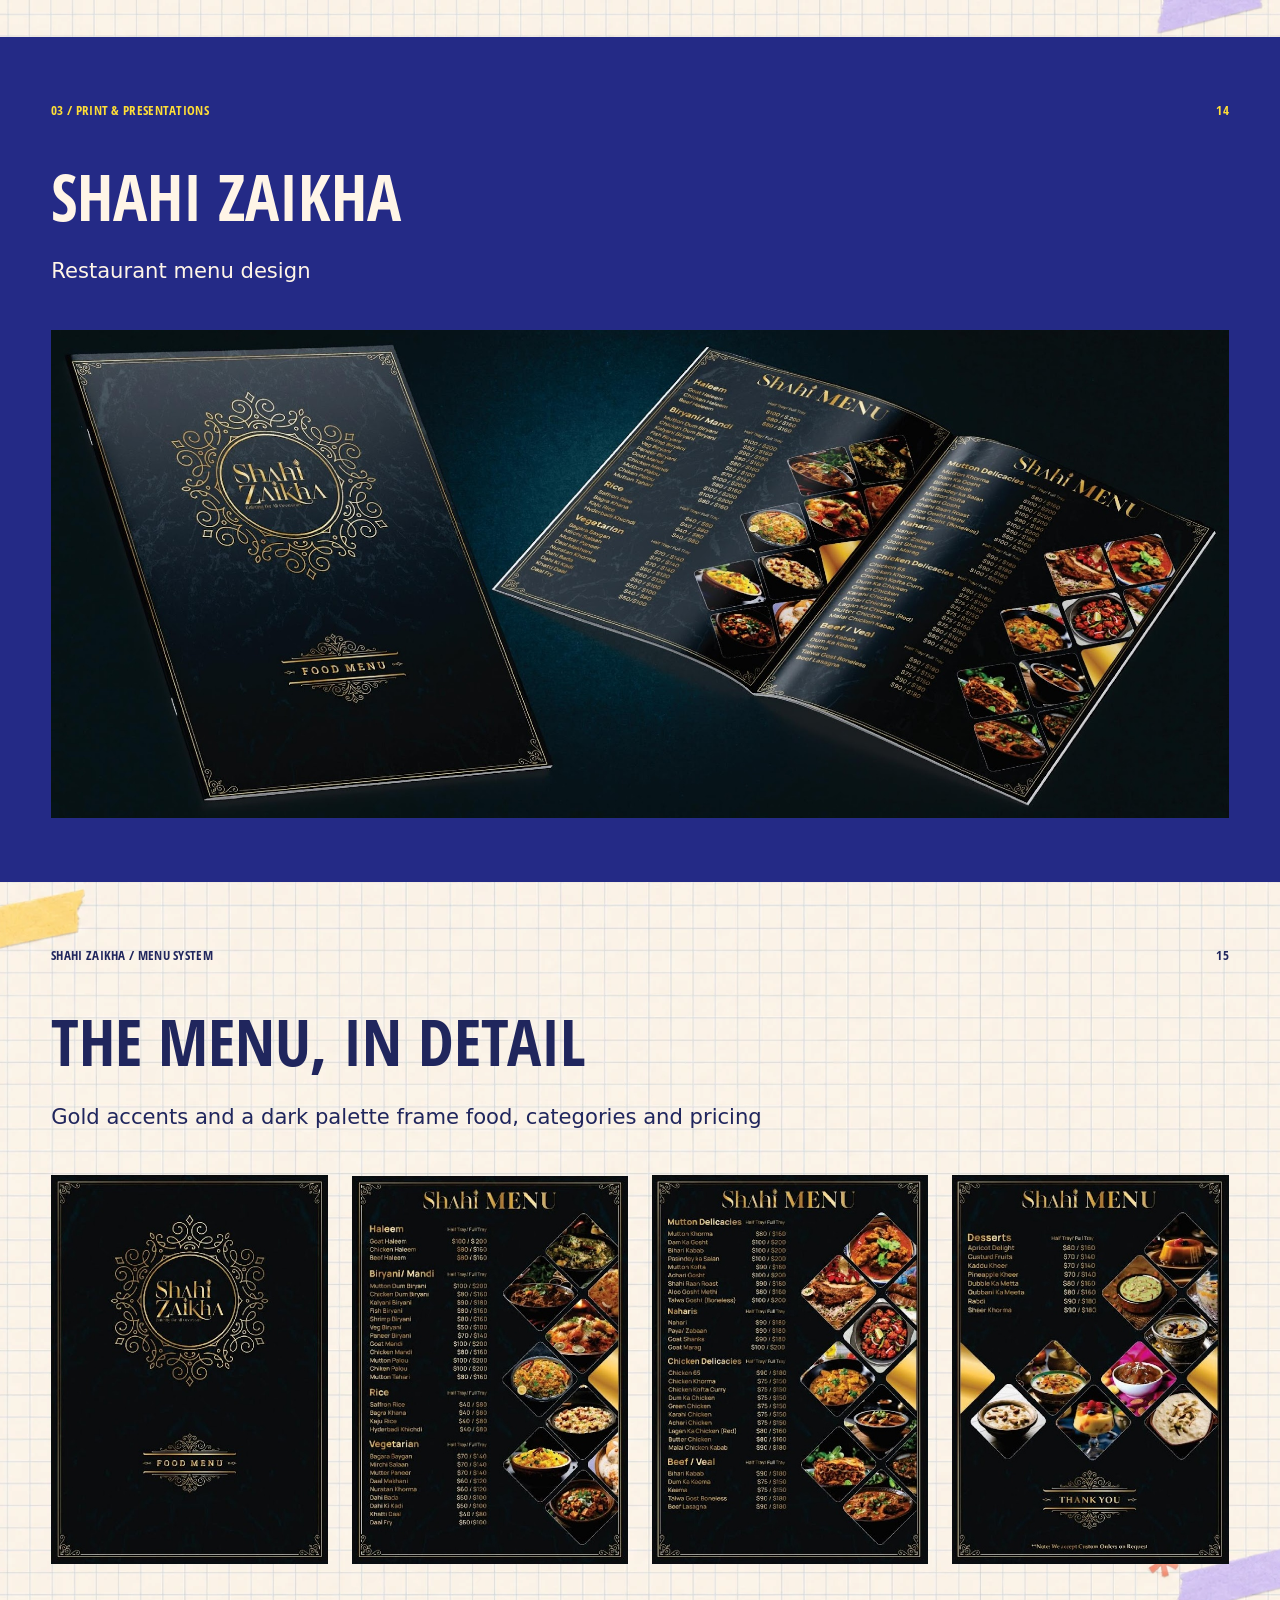
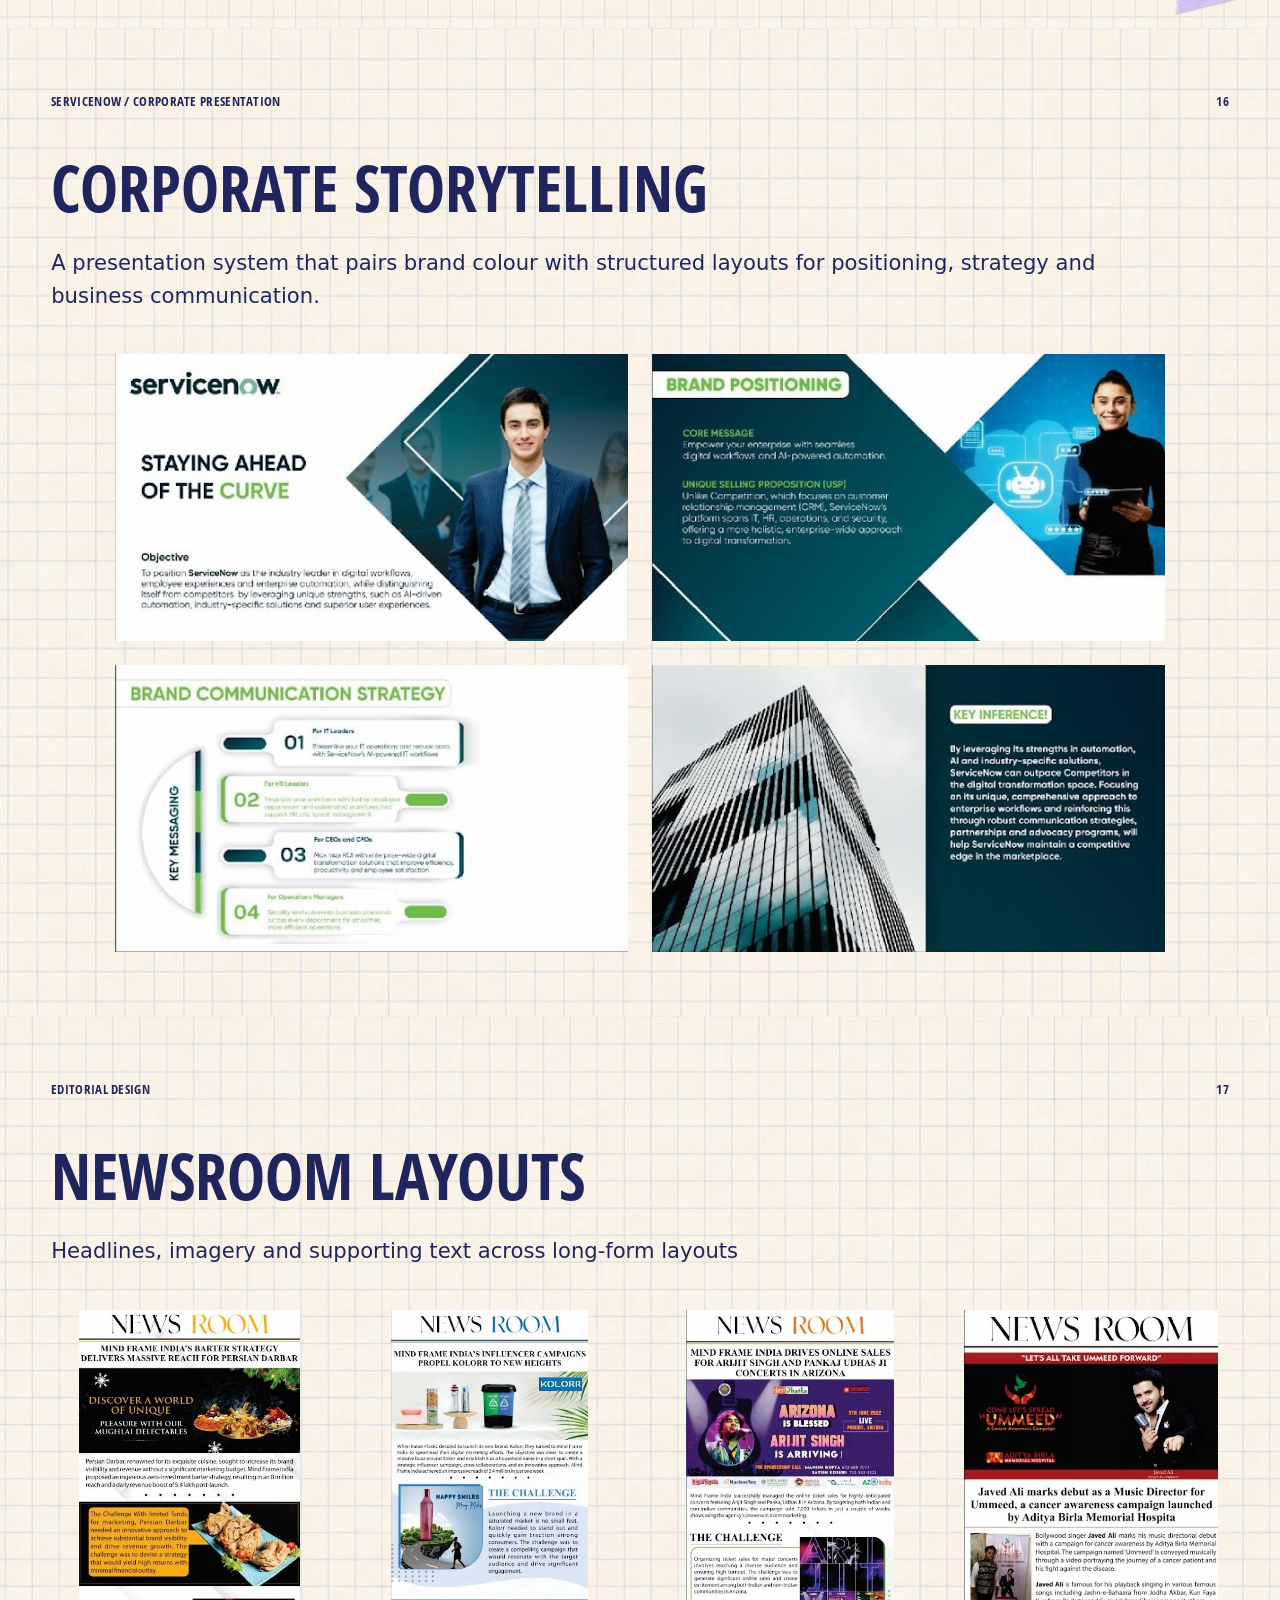
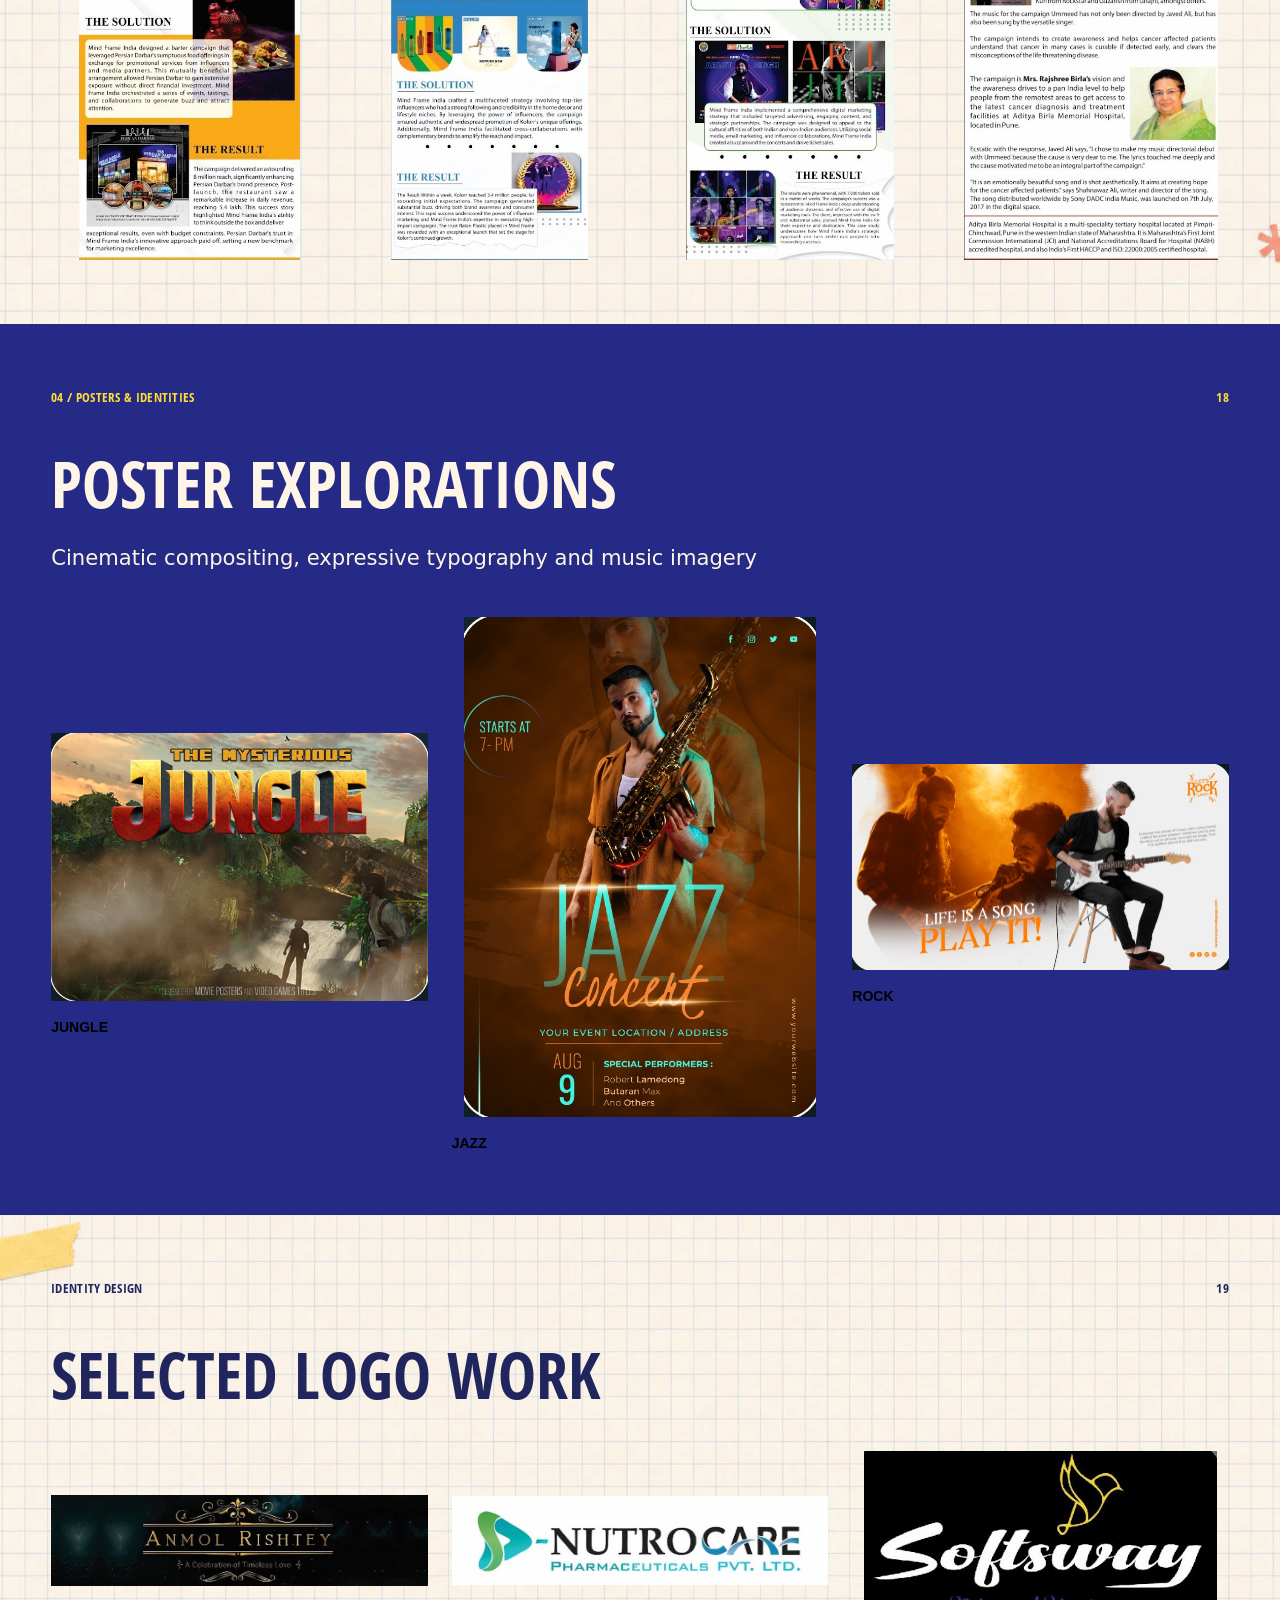
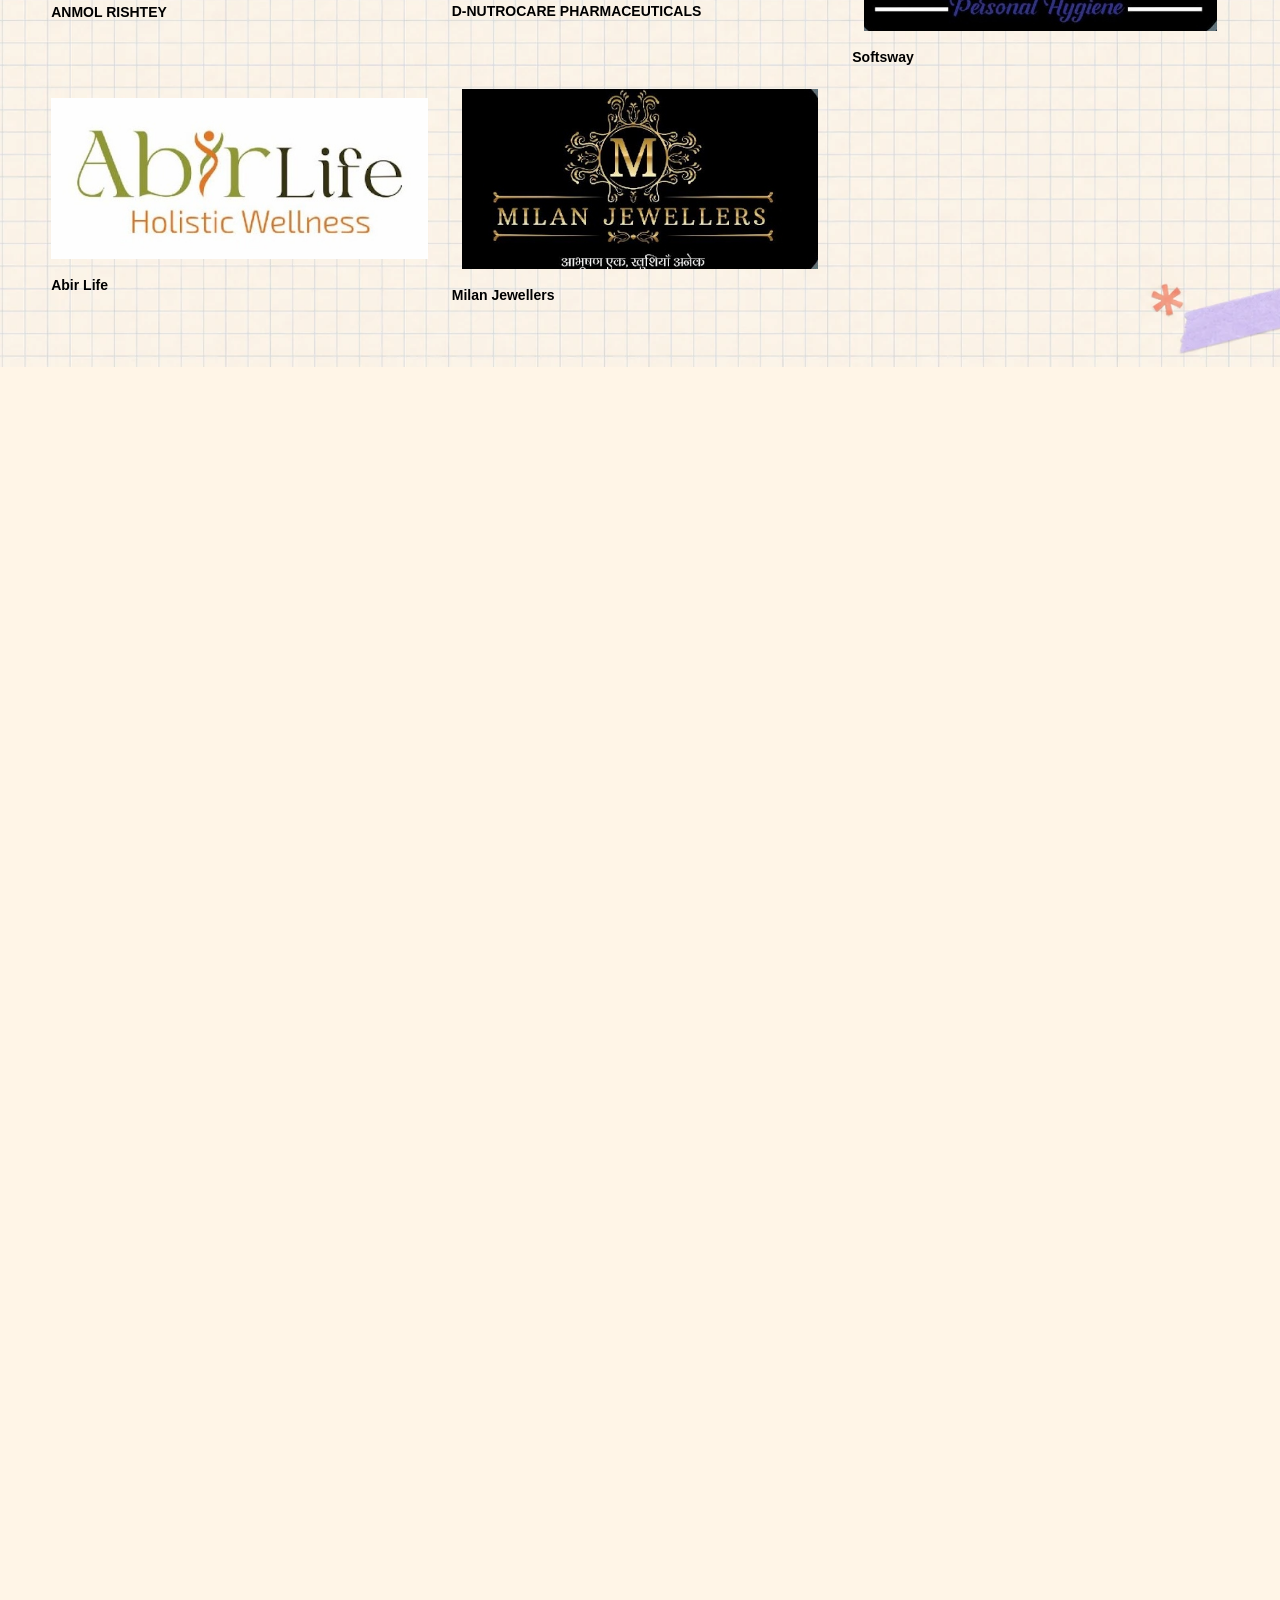
==== commit aeeadbb3: "Update index.html" ====
--- a/index.html
+++ b/index.html
@@ -1 +1,44 @@
-<!doctype html><html lang="en"><head><meta charset="utf-8"><meta name="viewport" content="width=device-width,initial-scale=1"><meta name="description" content="Jash Parmar, Senior Graphic Designer. Selected work across digital, print and outdoor."><title>Jash Parmar — Portfolio 2026</title><link rel="stylesheet" href="style.css"></head><body><div class="progress" aria-hidden="true"></div><nav><a class="brand" href="#home">JASH PARMAR<span>PORTFOLIO ’26</span></a><div><a href="#about">About</a><a href="#work">Work</a><a class="contact" href="#contact">Let’s connect ↗</a></div></nav><main><section id="home" class="hero"><img src="assets/cover.webp" alt="Jash Parmar Portfolio 2026. Senior Graphic Designer. Selected Works."><a class="scroll" href="#about">UNBOX THE PORTFOLIO ↓</a></section><section id="about" class="paper profile reveal"><div class="eyebrow">MEET THE DESIGNER <span>02</span></div><img class="portrait" src="assets/image.jpeg" alt="Jash Parmar" loading="lazy"><div class="bio"><p class="label">HELLO, I’M</p><h1>JASH<br>PARMAR</h1><h3>Design across screens and streets</h3><p>I am a graphic designer with media agency experience, creating brand communication for digital and print.</p><p>My work spans social campaigns, brand identities, editorial layouts, presentations and vehicle branding.</p><strong>CorelDRAW / Illustrator / Photoshop</strong></div></section><section id="work" class="contents blue reveal"><div class="eyebrow">INSIDE THE PORTFOLIO <span>03</span></div><h2>SELECTED<br>WORK</h2><div class="index"><a href="#project-4"><b>01</b><span>Transit & outdoor<small>CARS24, ASU, Imagicaa and JAPFA</small></span>↗</a><a href="#project-10"><b>02</b><span>Social campaigns<small>Home security, sport and wellness</small></span>↗</a><a href="#project-14"><b>03</b><span>Print & presentations<small>Menus, corporate decks and editorial</small></span>↗</a><a href="#project-18"><b>04</b><span>Posters & identities<small>Compositing and logo design</small></span>↗</a></div></section><div id="projects"></div><section id="contact" class="blue ending reveal"><div class="eyebrow">JASH PARMAR / SENIOR GRAPHIC DESIGNER <span>20</span></div><h2>LET’S<br>CONNECT</h2><a class="email" href="mailto:jashparmar456@gmail.com">jashparmar456@gmail.com ↗</a><a class="phone" href="tel:+917096131648">+91 709 613 1648</a><footer>JASH PARMAR <a href="#home">BACK TO TOP ↑</a></footer></section></main><dialog id="viewer"><button class="close" aria-label="Close artwork">×</button><img alt=""><p></p></dialog><script src="script.js"></script></body></html>
+<!doctype html><html lang="en"><head><meta charset="utf-8"><meta name="viewport" content="width=device-width,initial-scale=1"><meta name="description" content="Jash Parmar, Senior Graphic Designer. Selected work across digital, print and outdoor."><title>Jash Parmar — Portfolio 2026</title><style>
+:root{--blue:#242a86;--cream:#fff5e7;--yellow:#ffde37;--ink:#20265d}*{box-sizing:border-box}html{scroll-behavior:smooth;scroll-padding-top:90px}body{margin:0;background:var(--cream);color:var(--ink);font-family:'DejaVu Sans',Arial,sans-serif}a{color:inherit;text-decoration:none}button,a{-webkit-tap-highlight-color:transparent}a:focus-visible,button:focus-visible{outline:3px solid #f07762;outline-offset:5px}.progress{position:fixed;top:0;left:0;height:4px;background:var(--yellow);z-index:20;width:0}nav{position:sticky;top:0;z-index:10;display:flex;justify-content:space-between;align-items:center;padding:18px 4%;background:rgba(255,245,231,.96);border-bottom:1px solid #242a8620;backdrop-filter:blur(12px)}.brand{font-weight:900;letter-spacing:-1px;font-size:22px}.brand span{display:block;font-size:10px;letter-spacing:3px;margin-top:3px}nav>div{display:flex;gap:32px;align-items:center;font-size:14px;font-weight:700}.contact,.label{background:var(--yellow);padding:12px 18px}.hero{position:relative;overflow:hidden}.hero>img{width:100%;display:block;animation:enter 1.2s ease both}.scroll{position:absolute;bottom:4%;right:4%;background:var(--yellow);padding:12px 18px;font-size:11px;font-weight:800;letter-spacing:1px;animation:bob 3s ease-in-out infinite}section{padding:5% 4%;position:relative}.hero{padding:0}.paper{background:var(--cream) url('[data-uri]') center/cover}.blue{background:var(--blue);color:var(--cream)}.eyebrow{font-size:13px;font-weight:700;letter-spacing:.3px;margin-bottom:45px}.eyebrow span{float:right}.blue .eyebrow{color:var(--yellow)}h1,h2,h3,p{margin-top:0}h1{font-size:clamp(50px,7vw,100px);line-height:1.08;margin-bottom:25px;color:var(--blue)}h2{font-size:clamp(32px,4.3vw,65px);line-height:1.1;margin-bottom:25px;letter-spacing:-1.5px}h3{font-size:clamp(20px,2vw,28px)}p{font-size:clamp(16px,1.65vw,23px);line-height:1.55}.profile{display:grid;grid-template-columns:34% 1fr;gap:0 6%}.profile .eyebrow{grid-column:1/-1}.portrait{width:100%;max-height:650px;object-fit:contain;align-self:center}.label{font-weight:800;margin-bottom:25px;display:inline-block;min-width:70%}.bio strong{font-size:16px}.contents{display:grid;grid-template-columns:45% 1fr;gap:0 4%}.contents .eyebrow{grid-column:1/-1}.index a{display:flex;gap:24px;padding:22px 0;border-bottom:1px solid #ffffff25;align-items:baseline;font-size:23px;font-weight:700;transition:transform .3s}.index a:hover{transform:translateX(9px)}.index b{color:var(--yellow);font-size:30px}.index span{flex:1}.index small{display:block;font-size:15px;font-weight:400;margin-top:12px;color:#dedcf2}.project{min-height:620px}.project .intro{max-width:1100px}.gallery{display:grid;grid-template-columns:repeat(var(--count),minmax(0,1fr));gap:24px;align-items:center;margin-top:42px}.gallery button{padding:0;border:0;background:none;cursor:zoom-in;transition:transform .45s;min-width:0}.gallery button:hover{transform:translateY(-8px) rotate(-.6deg)}.gallery img{display:block;width:100%;max-height:500px;object-fit:contain}.gallery figcaption{font-size:14px;font-weight:700;margin-top:18px;text-align:left}.gallery figure{margin:0}.project[data-page="8"] .gallery img{max-height:600px}.project[data-page="14"] .gallery img{max-height:580px}.project[data-page="16"] .gallery{grid-template-columns:repeat(2,1fr);max-width:1050px;margin-inline:auto}.project[data-page="17"] img{max-height:550px}.project[data-page="19"] .gallery{grid-template-columns:repeat(3,1fr)}.project[data-page="19"] img{max-height:180px}.ending h2{font-size:clamp(70px,11vw,155px)}.email{display:inline-block;background:var(--yellow);color:var(--blue);padding:20px;font-weight:700;font-size:clamp(17px,3vw,42px);margin:20px 0 30px;overflow-wrap:anywhere}.phone{display:block;font-size:clamp(22px,3vw,40px)}footer{display:flex;justify-content:space-between;font-size:12px;margin-top:80px}.reveal{opacity:0;transform:translateY(35px);transition:opacity .8s,transform .8s}.reveal.visible{opacity:1;transform:none}dialog{border:0;background:#fff5e7;padding:40px;max-width:94vw;max-height:94vh}dialog::backdrop{background:#121442eF;backdrop-filter:blur(8px)}dialog img{display:block;max-width:85vw;max-height:75vh;object-fit:contain}dialog p{margin:18px 0 0;font-size:14px}.close{position:absolute;right:7px;top:0;font-size:32px;border:0;background:none;color:var(--blue);cursor:pointer}@keyframes enter{from{opacity:0;transform:scale(1.025)}to{opacity:1;transform:scale(1)}}@keyframes bob{50%{transform:translateY(-5px)}}@media(min-width:1500px){main{max-width:1600px;margin:auto}}@media(max-width:700px){nav{padding:14px 5%}.brand{font-size:17px}nav>div{gap:15px;font-size:12px}nav .contact{padding:10px}nav a[href="#about"]{display:none}section{padding:42px 6%}.scroll{font-size:8px;padding:8px}.profile,.contents{grid-template-columns:1fr}.portrait{max-height:420px;margin-bottom:30px}.eyebrow{margin-bottom:30px;font-size:10px}.contents h2{margin-bottom:15px}.index a{font-size:20px}.gallery{grid-template-columns:repeat(2,minmax(0,1fr));gap:16px;margin-top:28px}.gallery button:only-child{grid-column:1/-1}.gallery button:last-child:nth-child(odd){grid-column:1/-1}.gallery img{max-height:420px}.project{min-height:0}.project[data-page="19"] .gallery{grid-template-columns:1fr 1fr}.project[data-page="17"] .gallery img{max-height:380px}.email{padding:14px}dialog{padding:32px 12px 12px}dialog img{max-width:86vw}.project h2{letter-spacing:-1px}}@media(prefers-reduced-motion:reduce){html{scroll-behavior:auto}*,*::before,*::after{animation:none!important;transition:none!important}.reveal{opacity:1;transform:none}}
+
+.closing{padding-top:0;overflow:hidden}.closing-art{display:block;width:calc(100% + 8.7%);max-width:none;margin-left:-4.35%;height:auto;transform-origin:center;transition:transform 1.4s cubic-bezier(.2,.7,.2,1)}.closing:not(.visible) .closing-art{transform:scale(.94) translateY(28px)}.closing-contact{text-align:center;padding-top:20px}.closing .email{font-size:clamp(16px,2.6vw,35px)}.closing .phone{font-size:clamp(21px,2.5vw,32px)}.closing footer{gap:24px;color:var(--blue)}@media(max-width:700px){.closing-art{width:calc(100% + 13.64%);margin-left:-6.82%}.closing footer{font-size:9px}.closing-contact{padding-top:5px}}
+
+@font-face{font-family:Portfolio Headline;src:url([data-uri]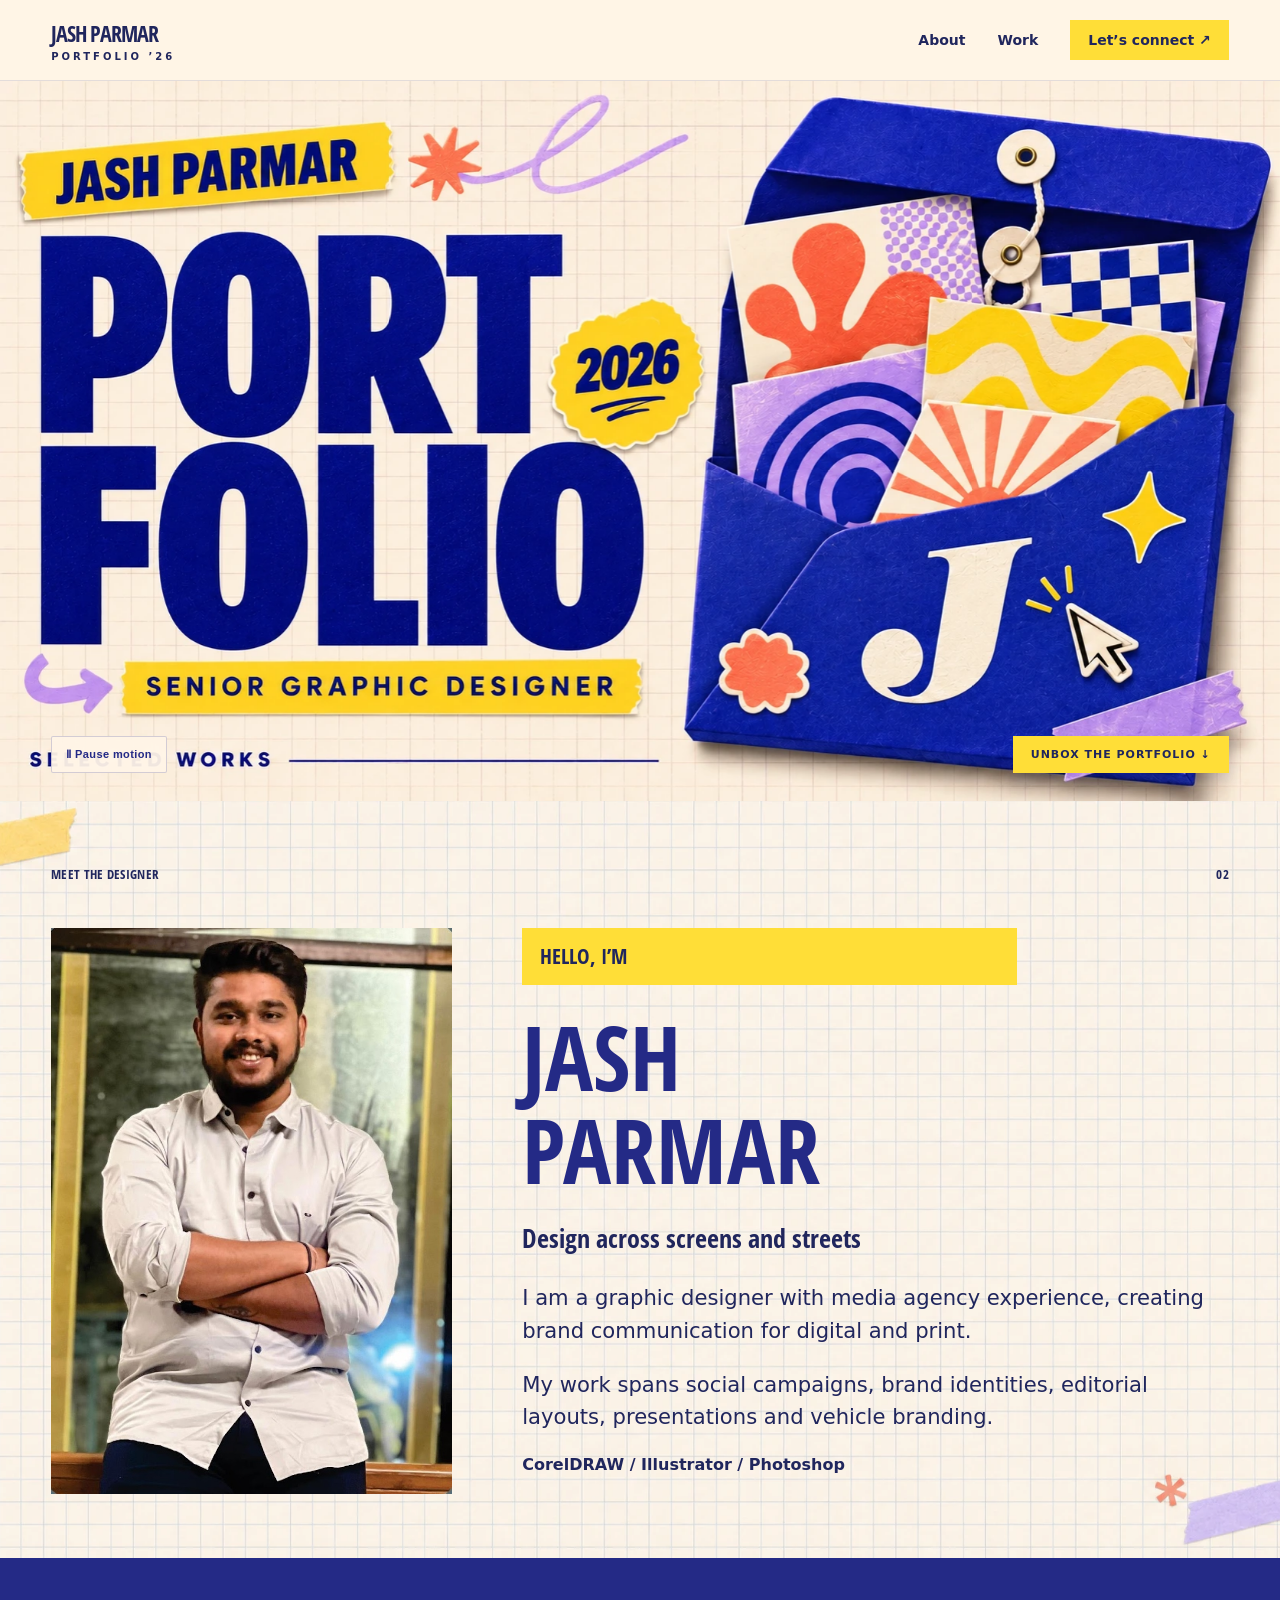
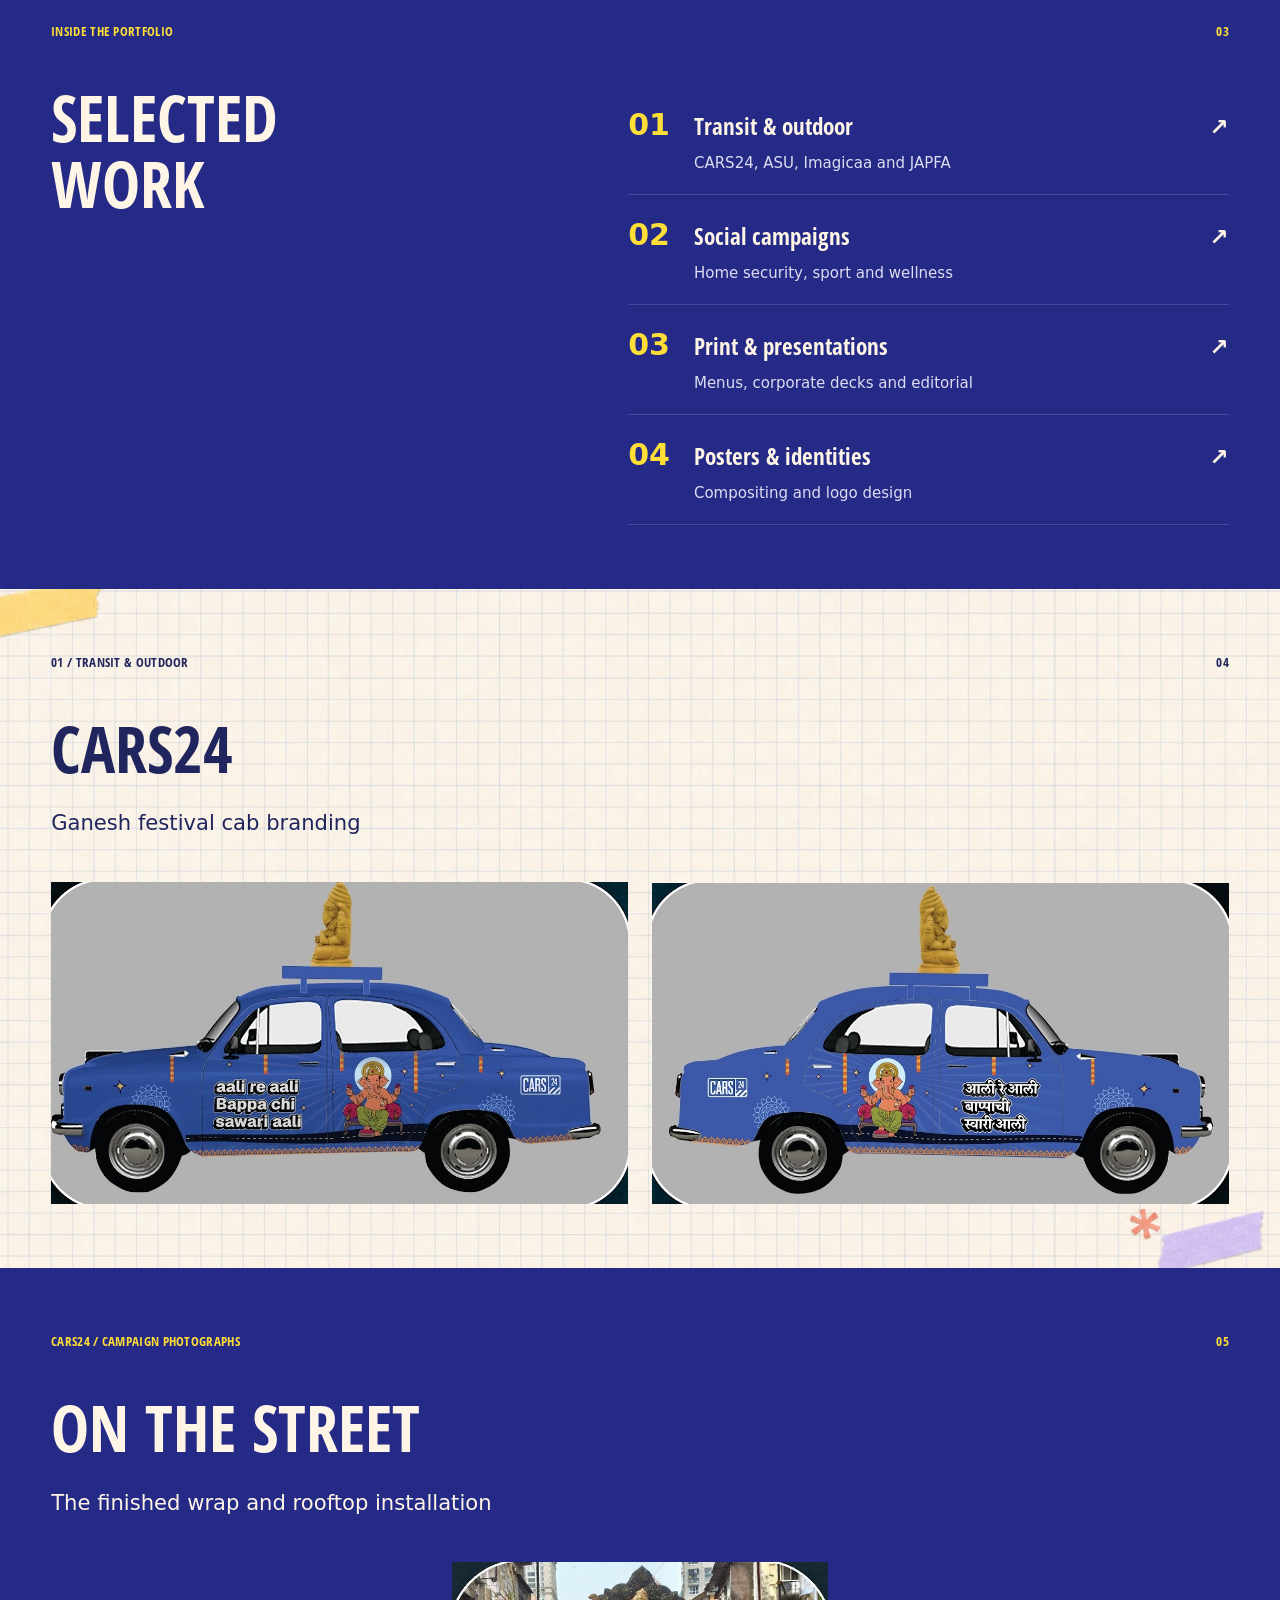
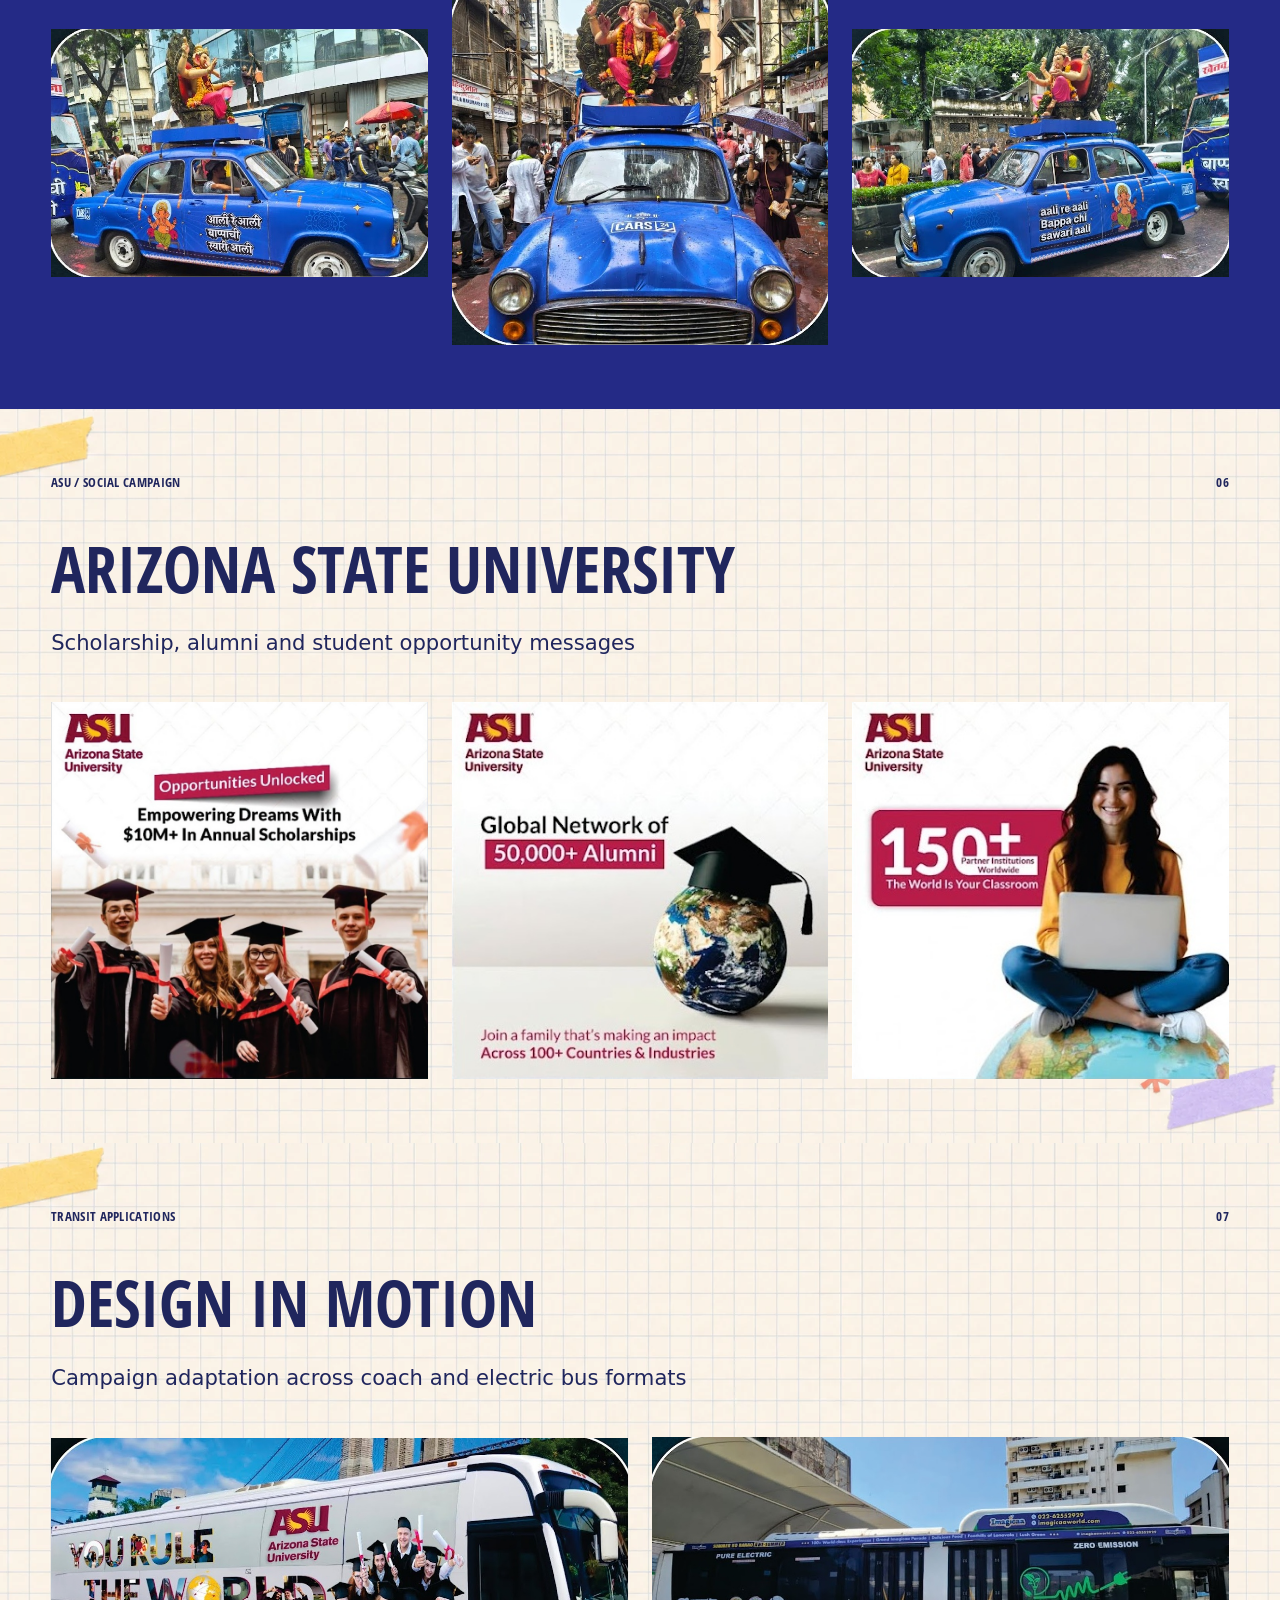
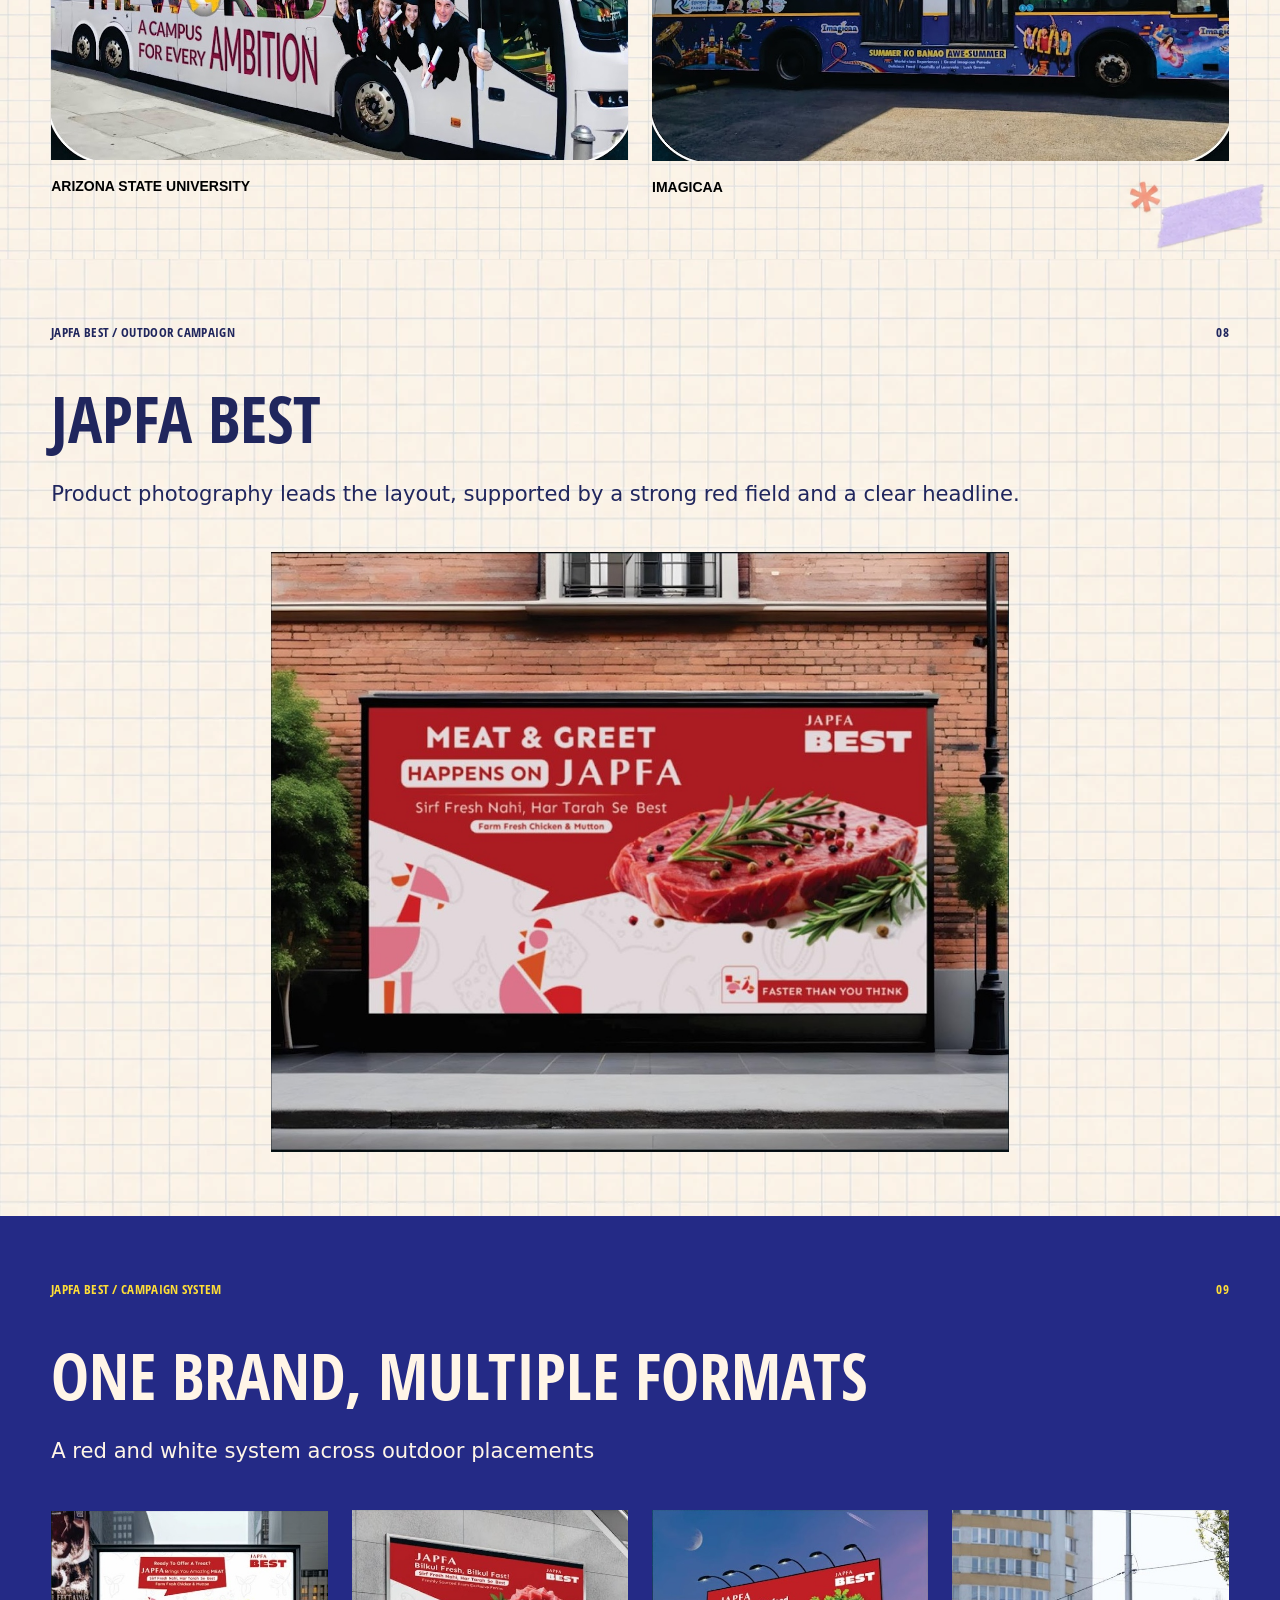
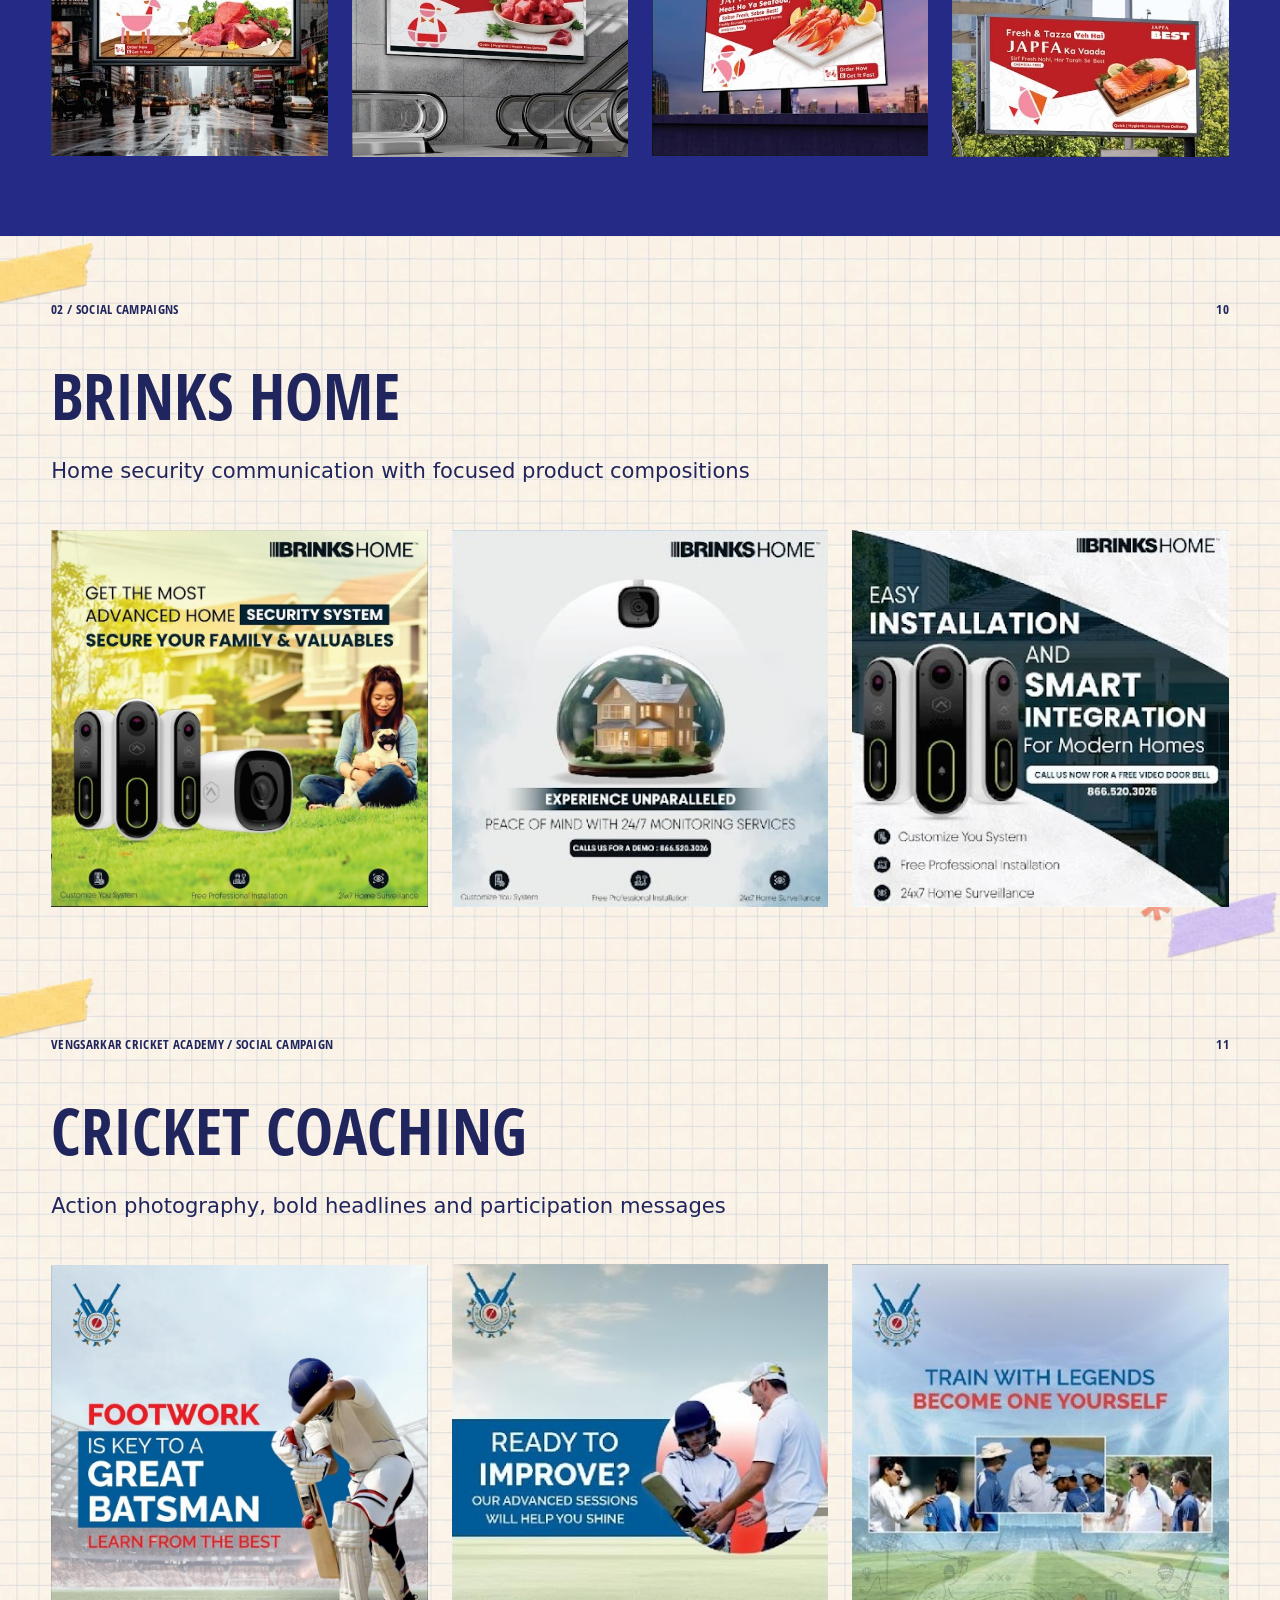
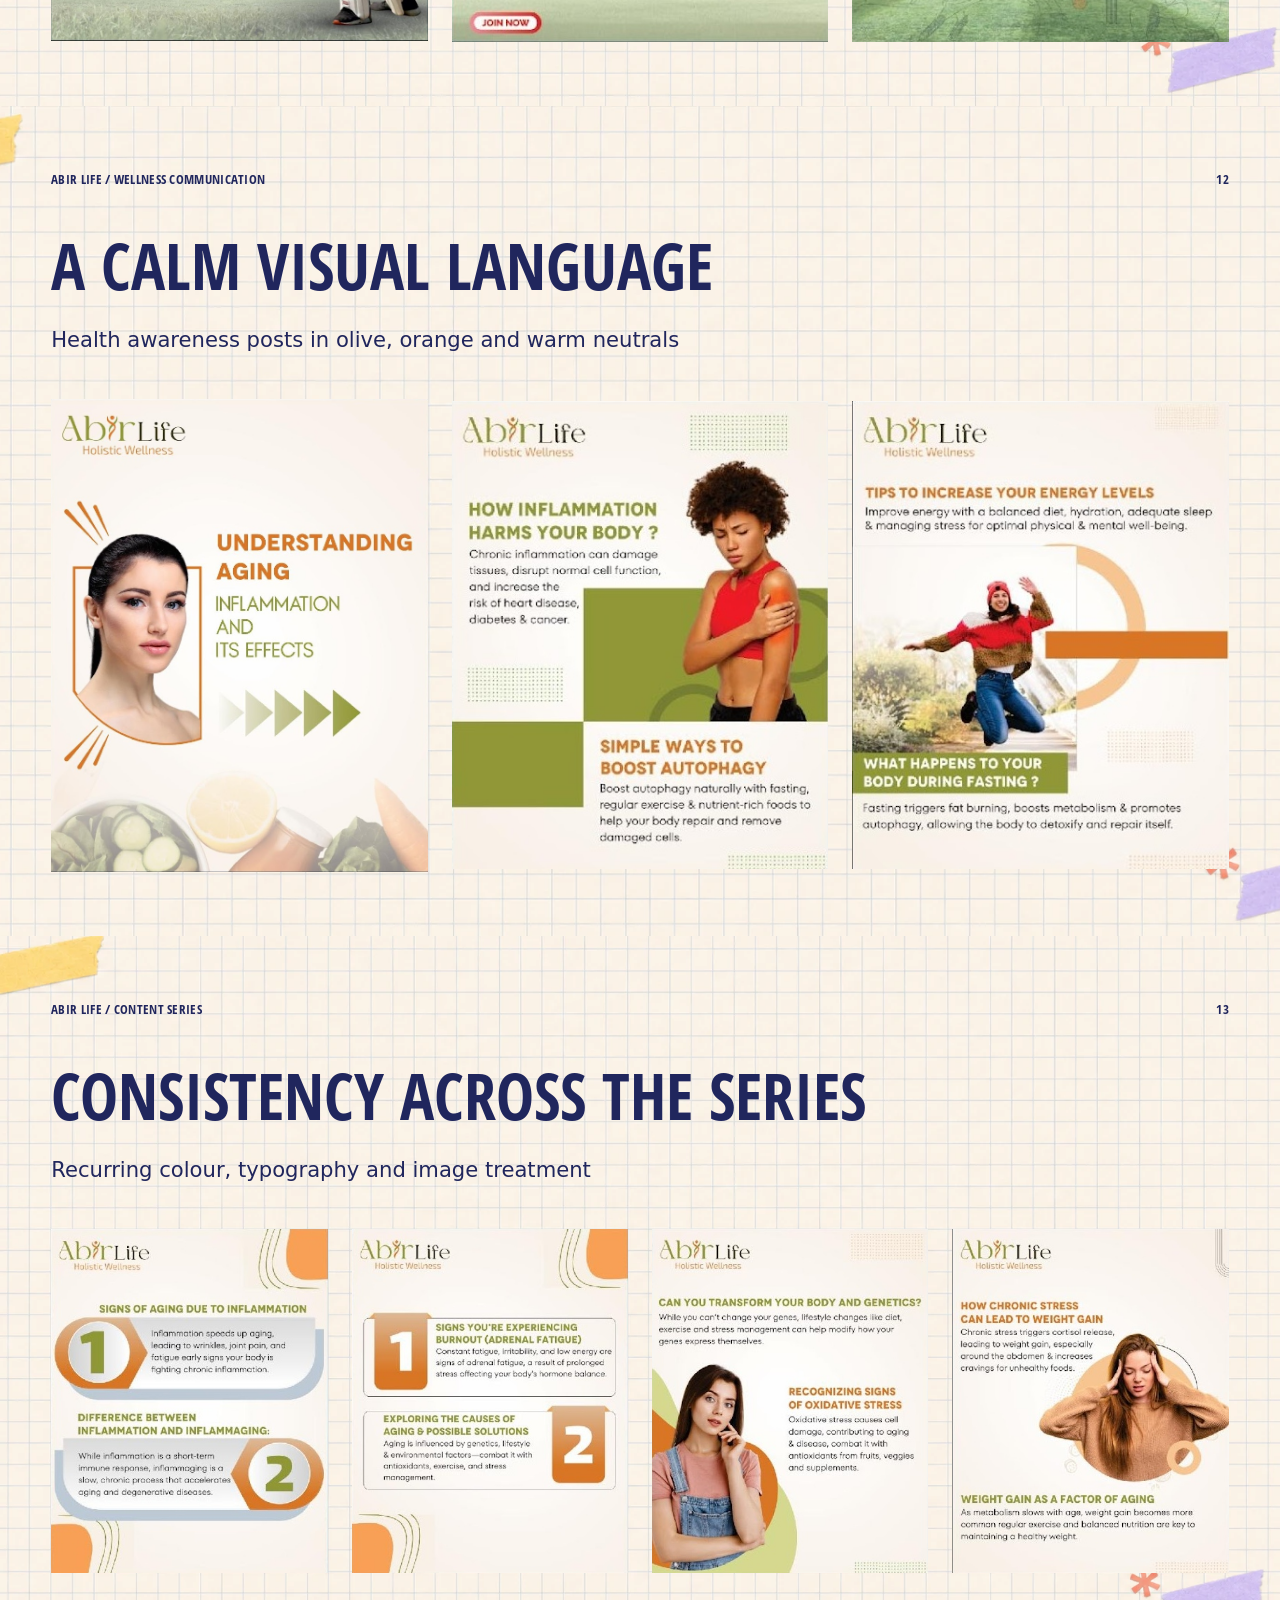
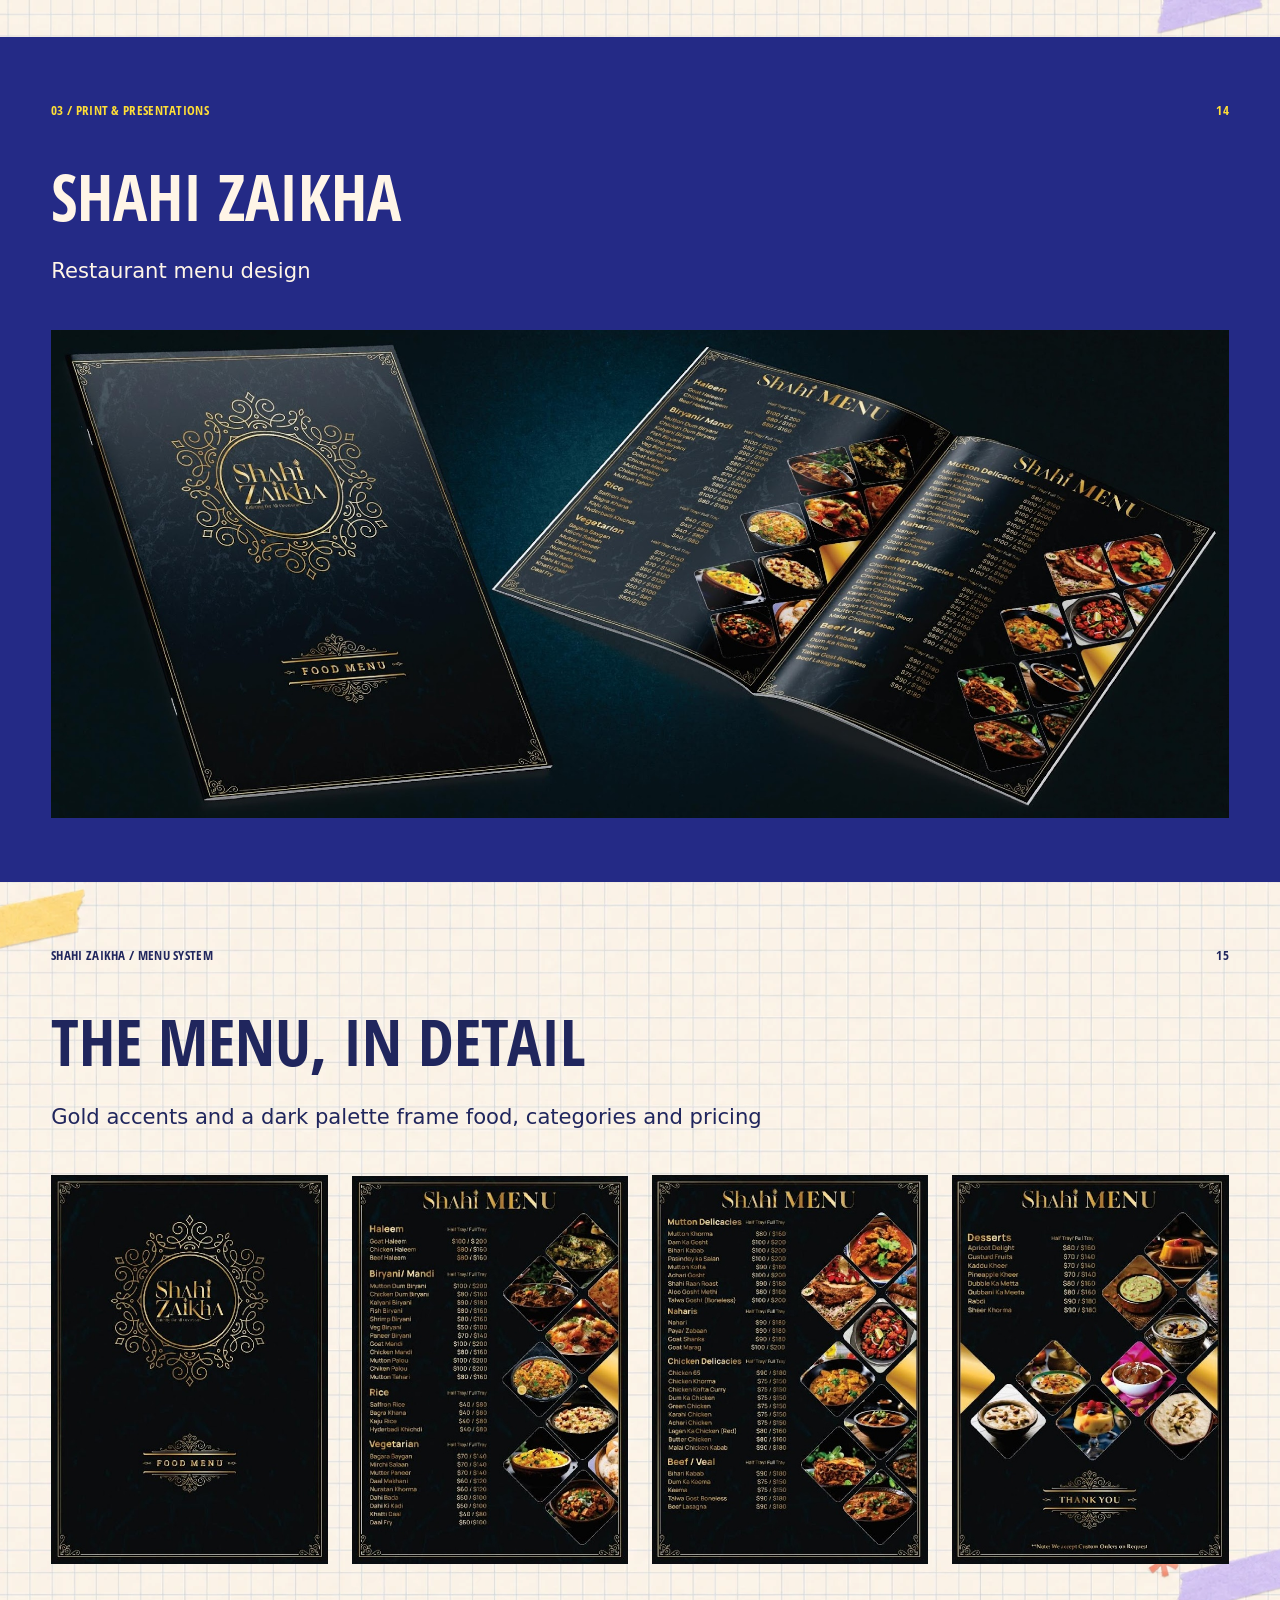
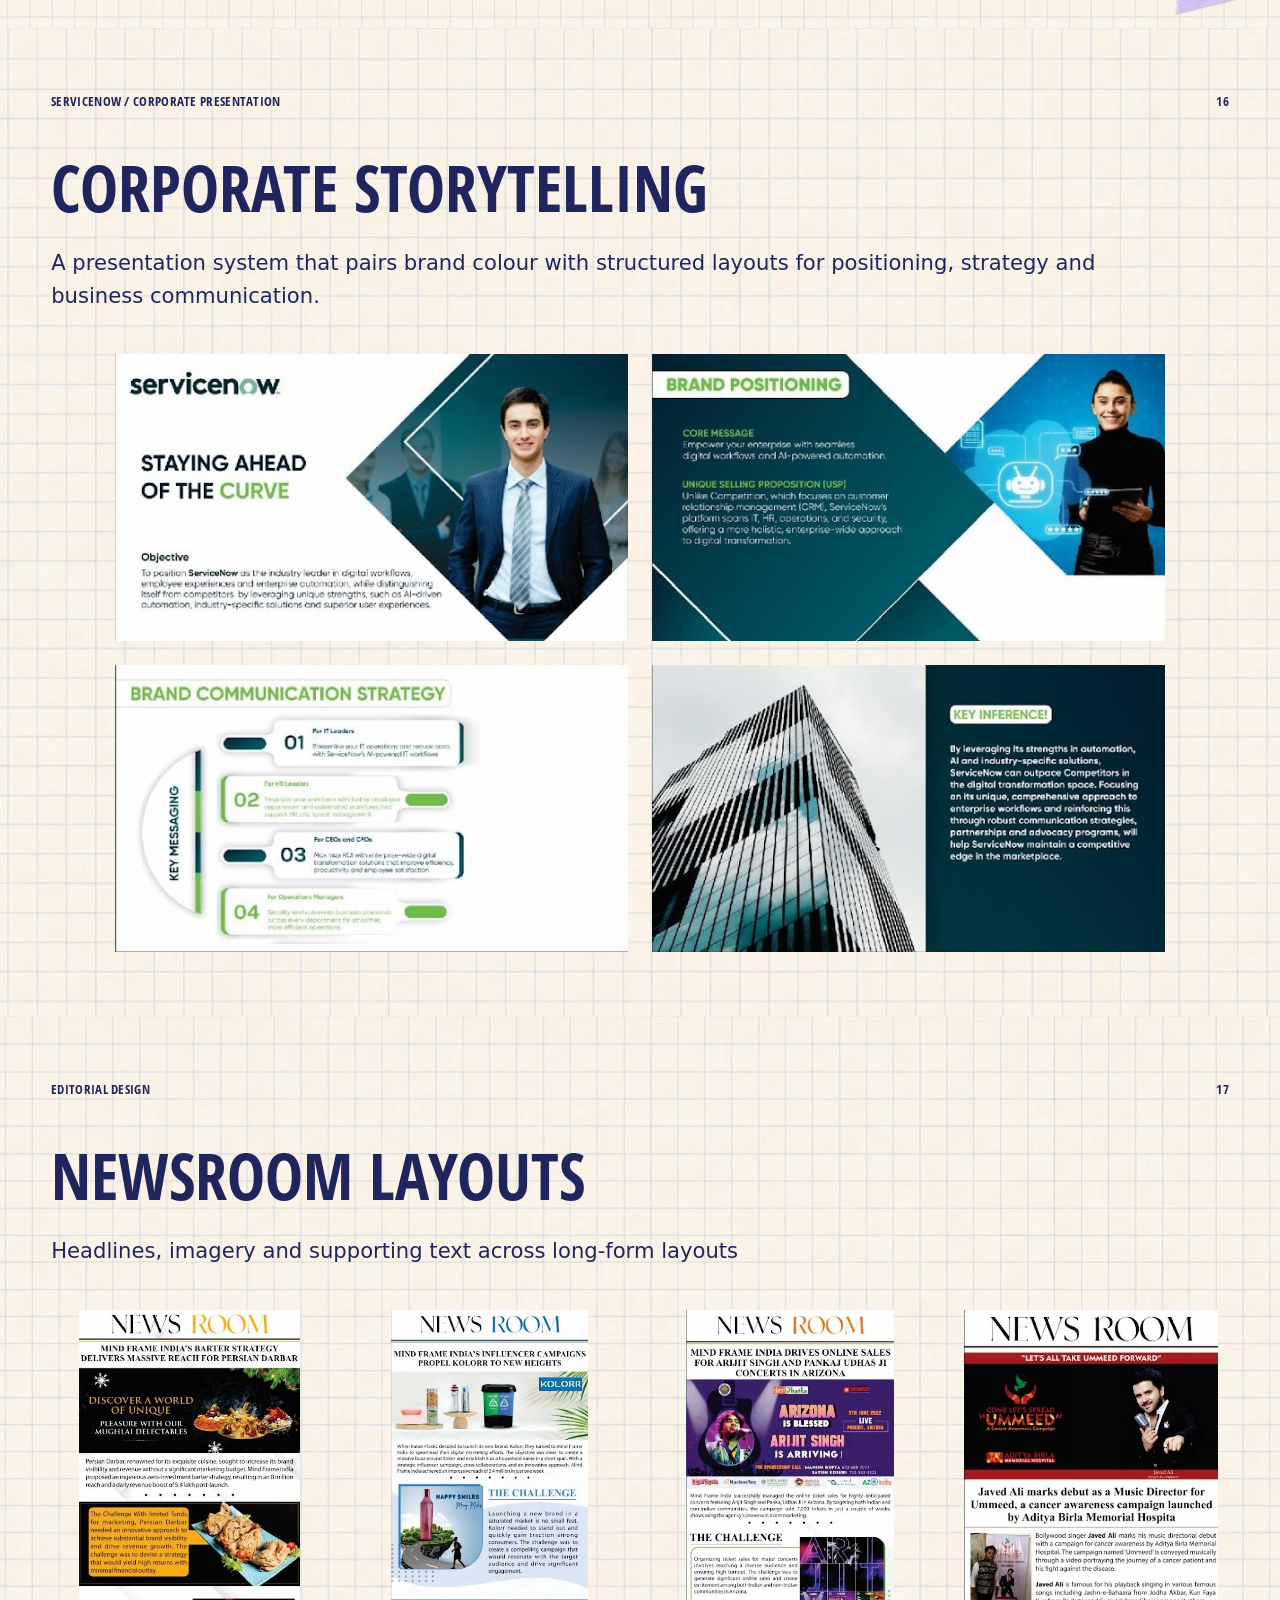
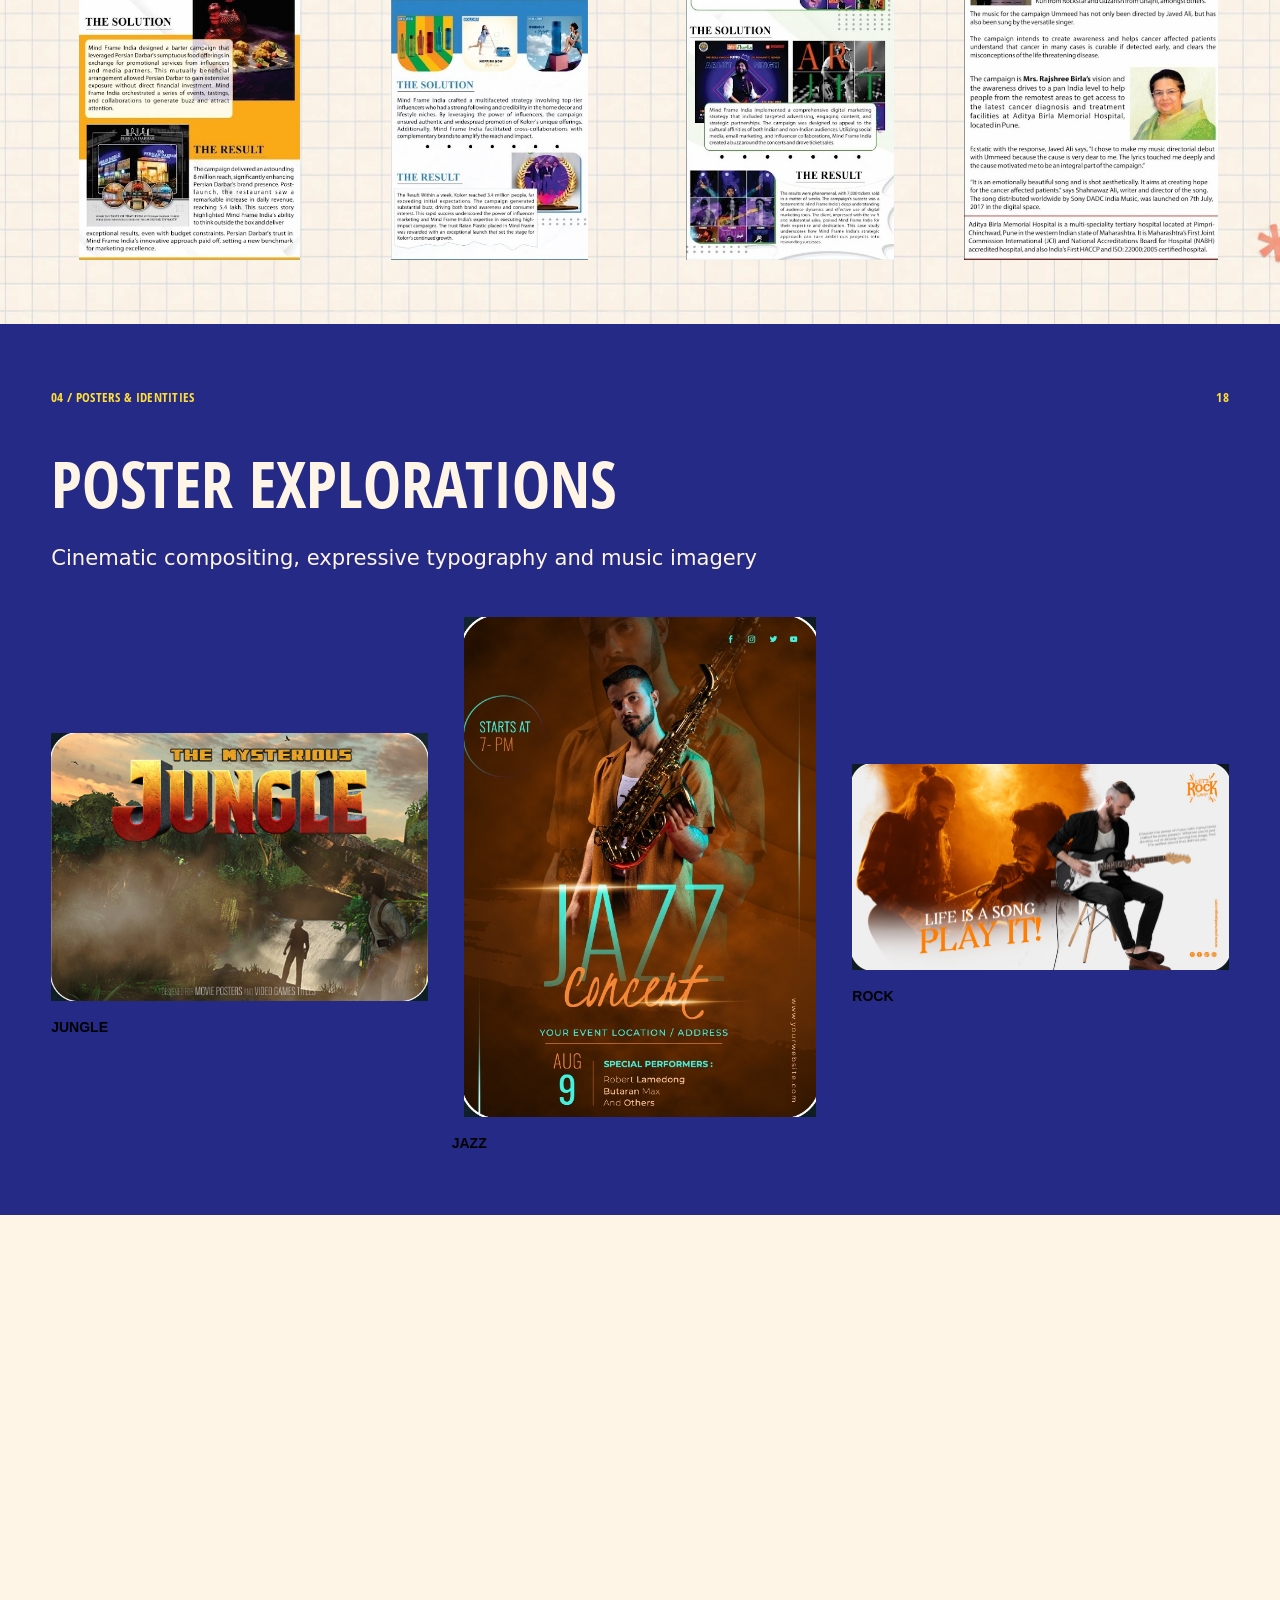
==== commit bfd5d5e4: "Add files via upload" ====
--- a/index.html
+++ b/index.html
@@ -1,9 +1,9 @@
 <!doctype html><html lang="en"><head><meta charset="utf-8"><meta name="viewport" content="width=device-width,initial-scale=1"><meta name="description" content="Jash Parmar, Senior Graphic Designer. Selected work across digital, print and outdoor."><title>Jash Parmar — Portfolio 2026</title><style>
-:root{--blue:#242a86;--cream:#fff5e7;--yellow:#ffde37;--ink:#20265d}*{box-sizing:border-box}html{scroll-behavior:smooth;scroll-padding-top:90px}body{margin:0;background:var(--cream);color:var(--ink);font-family:'DejaVu Sans',Arial,sans-serif}a{color:inherit;text-decoration:none}button,a{-webkit-tap-highlight-color:transparent}a:focus-visible,button:focus-visible{outline:3px solid #f07762;outline-offset:5px}.progress{position:fixed;top:0;left:0;height:4px;background:var(--yellow);z-index:20;width:0}nav{position:sticky;top:0;z-index:10;display:flex;justify-content:space-between;align-items:center;padding:18px 4%;background:rgba(255,245,231,.96);border-bottom:1px solid #242a8620;backdrop-filter:blur(12px)}.brand{font-weight:900;letter-spacing:-1px;font-size:22px}.brand span{display:block;font-size:10px;letter-spacing:3px;margin-top:3px}nav>div{display:flex;gap:32px;align-items:center;font-size:14px;font-weight:700}.contact,.label{background:var(--yellow);padding:12px 18px}.hero{position:relative;overflow:hidden}.hero>img{width:100%;display:block;animation:enter 1.2s ease both}.scroll{position:absolute;bottom:4%;right:4%;background:var(--yellow);padding:12px 18px;font-size:11px;font-weight:800;letter-spacing:1px;animation:bob 3s ease-in-out infinite}section{padding:5% 4%;position:relative}.hero{padding:0}.paper{background:var(--cream) url('[data-uri]') center/cover}.blue{background:var(--blue);color:var(--cream)}.eyebrow{font-size:13px;font-weight:700;letter-spacing:.3px;margin-bottom:45px}.eyebrow span{float:right}.blue .eyebrow{color:var(--yellow)}h1,h2,h3,p{margin-top:0}h1{font-size:clamp(50px,7vw,100px);line-height:1.08;margin-bottom:25px;color:var(--blue)}h2{font-size:clamp(32px,4.3vw,65px);line-height:1.1;margin-bottom:25px;letter-spacing:-1.5px}h3{font-size:clamp(20px,2vw,28px)}p{font-size:clamp(16px,1.65vw,23px);line-height:1.55}.profile{display:grid;grid-template-columns:34% 1fr;gap:0 6%}.profile .eyebrow{grid-column:1/-1}.portrait{width:100%;max-height:650px;object-fit:contain;align-self:center}.label{font-weight:800;margin-bottom:25px;display:inline-block;min-width:70%}.bio strong{font-size:16px}.contents{display:grid;grid-template-columns:45% 1fr;gap:0 4%}.contents .eyebrow{grid-column:1/-1}.index a{display:flex;gap:24px;padding:22px 0;border-bottom:1px solid #ffffff25;align-items:baseline;font-size:23px;font-weight:700;transition:transform .3s}.index a:hover{transform:translateX(9px)}.index b{color:var(--yellow);font-size:30px}.index span{flex:1}.index small{display:block;font-size:15px;font-weight:400;margin-top:12px;color:#dedcf2}.project{min-height:620px}.project .intro{max-width:1100px}.gallery{display:grid;grid-template-columns:repeat(var(--count),minmax(0,1fr));gap:24px;align-items:center;margin-top:42px}.gallery button{padding:0;border:0;background:none;cursor:zoom-in;transition:transform .45s;min-width:0}.gallery button:hover{transform:translateY(-8px) rotate(-.6deg)}.gallery img{display:block;width:100%;max-height:500px;object-fit:contain}.gallery figcaption{font-size:14px;font-weight:700;margin-top:18px;text-align:left}.gallery figure{margin:0}.project[data-page="8"] .gallery img{max-height:600px}.project[data-page="14"] .gallery img{max-height:580px}.project[data-page="16"] .gallery{grid-template-columns:repeat(2,1fr);max-width:1050px;margin-inline:auto}.project[data-page="17"] img{max-height:550px}.project[data-page="19"] .gallery{grid-template-columns:repeat(3,1fr)}.project[data-page="19"] img{max-height:180px}.ending h2{font-size:clamp(70px,11vw,155px)}.email{display:inline-block;background:var(--yellow);color:var(--blue);padding:20px;font-weight:700;font-size:clamp(17px,3vw,42px);margin:20px 0 30px;overflow-wrap:anywhere}.phone{display:block;font-size:clamp(22px,3vw,40px)}footer{display:flex;justify-content:space-between;font-size:12px;margin-top:80px}.reveal{opacity:0;transform:translateY(35px);transition:opacity .8s,transform .8s}.reveal.visible{opacity:1;transform:none}dialog{border:0;background:#fff5e7;padding:40px;max-width:94vw;max-height:94vh}dialog::backdrop{background:#121442eF;backdrop-filter:blur(8px)}dialog img{display:block;max-width:85vw;max-height:75vh;object-fit:contain}dialog p{margin:18px 0 0;font-size:14px}.close{position:absolute;right:7px;top:0;font-size:32px;border:0;background:none;color:var(--blue);cursor:pointer}@keyframes enter{from{opacity:0;transform:scale(1.025)}to{opacity:1;transform:scale(1)}}@keyframes bob{50%{transform:translateY(-5px)}}@media(min-width:1500px){main{max-width:1600px;margin:auto}}@media(max-width:700px){nav{padding:14px 5%}.brand{font-size:17px}nav>div{gap:15px;font-size:12px}nav .contact{padding:10px}nav a[href="#about"]{display:none}section{padding:42px 6%}.scroll{font-size:8px;padding:8px}.profile,.contents{grid-template-columns:1fr}.portrait{max-height:420px;margin-bottom:30px}.eyebrow{margin-bottom:30px;font-size:10px}.contents h2{margin-bottom:15px}.index a{font-size:20px}.gallery{grid-template-columns:repeat(2,minmax(0,1fr));gap:16px;margin-top:28px}.gallery button:only-child{grid-column:1/-1}.gallery button:last-child:nth-child(odd){grid-column:1/-1}.gallery img{max-height:420px}.project{min-height:0}.project[data-page="19"] .gallery{grid-template-columns:1fr 1fr}.project[data-page="17"] .gallery img{max-height:380px}.email{padding:14px}dialog{padding:32px 12px 12px}dialog img{max-width:86vw}.project h2{letter-spacing:-1px}}@media(prefers-reduced-motion:reduce){html{scroll-behavior:auto}*,*::before,*::after{animation:none!important;transition:none!important}.reveal{opacity:1;transform:none}}
+:root{--blue:#242a86;--cream:#fff5e7;--yellow:#ffde37;--ink:#20265d}*{box-sizing:border-box}html{scroll-behavior:smooth;scroll-padding-top:90px}body{margin:0;background:var(--cream);color:var(--ink);font-family:'DejaVu Sans',Arial,sans-serif}a{color:inherit;text-decoration:none}button,a{-webkit-tap-highlight-color:transparent}a:focus-visible,button:focus-visible{outline:3px solid #f07762;outline-offset:5px}.progress{position:fixed;top:0;left:0;height:4px;background:var(--yellow);z-index:20;width:0}nav{position:sticky;top:0;z-index:10;display:flex;justify-content:space-between;align-items:center;padding:18px 4%;background:rgba(255,245,231,.96);border-bottom:1px solid #242a8620;backdrop-filter:blur(12px)}.brand{font-weight:900;letter-spacing:-1px;font-size:22px}.brand span{display:block;font-size:10px;letter-spacing:3px;margin-top:3px}nav>div{display:flex;gap:32px;align-items:center;font-size:14px;font-weight:700}.contact,.label{background:var(--yellow);padding:12px 18px}.hero{position:relative;overflow:hidden}.hero>img{width:100%;display:block;animation:enter 1.2s ease both}.scroll{position:absolute;bottom:4%;right:4%;background:var(--yellow);padding:12px 18px;font-size:11px;font-weight:800;letter-spacing:1px;animation:bob 3s ease-in-out infinite}section{padding:5% 4%;position:relative}.hero{padding:0}.paper{background:var(--cream) url('assets/images/paper.webp') center/cover}.blue{background:var(--blue);color:var(--cream)}.eyebrow{font-size:13px;font-weight:700;letter-spacing:.3px;margin-bottom:45px}.eyebrow span{float:right}.blue .eyebrow{color:var(--yellow)}h1,h2,h3,p{margin-top:0}h1{font-size:clamp(50px,7vw,100px);line-height:1.08;margin-bottom:25px;color:var(--blue)}h2{font-size:clamp(32px,4.3vw,65px);line-height:1.1;margin-bottom:25px;letter-spacing:-1.5px}h3{font-size:clamp(20px,2vw,28px)}p{font-size:clamp(16px,1.65vw,23px);line-height:1.55}.profile{display:grid;grid-template-columns:34% 1fr;gap:0 6%}.profile .eyebrow{grid-column:1/-1}.portrait{width:100%;max-height:650px;object-fit:contain;align-self:center}.label{font-weight:800;margin-bottom:25px;display:inline-block;min-width:70%}.bio strong{font-size:16px}.contents{display:grid;grid-template-columns:45% 1fr;gap:0 4%}.contents .eyebrow{grid-column:1/-1}.index a{display:flex;gap:24px;padding:22px 0;border-bottom:1px solid #ffffff25;align-items:baseline;font-size:23px;font-weight:700;transition:transform .3s}.index a:hover{transform:translateX(9px)}.index b{color:var(--yellow);font-size:30px}.index span{flex:1}.index small{display:block;font-size:15px;font-weight:400;margin-top:12px;color:#dedcf2}.project{min-height:620px}.project .intro{max-width:1100px}.gallery{display:grid;grid-template-columns:repeat(var(--count),minmax(0,1fr));gap:24px;align-items:center;margin-top:42px}.gallery button{padding:0;border:0;background:none;cursor:zoom-in;transition:transform .45s;min-width:0}.gallery button:hover{transform:translateY(-8px) rotate(-.6deg)}.gallery img{display:block;width:100%;max-height:500px;object-fit:contain}.gallery figcaption{font-size:14px;font-weight:700;margin-top:18px;text-align:left}.gallery figure{margin:0}.project[data-page="8"] .gallery img{max-height:600px}.project[data-page="14"] .gallery img{max-height:580px}.project[data-page="16"] .gallery{grid-template-columns:repeat(2,1fr);max-width:1050px;margin-inline:auto}.project[data-page="17"] img{max-height:550px}.project[data-page="19"] .gallery{grid-template-columns:repeat(3,1fr)}.project[data-page="19"] img{max-height:180px}.ending h2{font-size:clamp(70px,11vw,155px)}.email{display:inline-block;background:var(--yellow);color:var(--blue);padding:20px;font-weight:700;font-size:clamp(17px,3vw,42px);margin:20px 0 30px;overflow-wrap:anywhere}.phone{display:block;font-size:clamp(22px,3vw,40px)}footer{display:flex;justify-content:space-between;font-size:12px;margin-top:80px}.reveal{opacity:0;transform:translateY(35px);transition:opacity .8s,transform .8s}.reveal.visible{opacity:1;transform:none}dialog{border:0;background:#fff5e7;padding:40px;max-width:94vw;max-height:94vh}dialog::backdrop{background:#121442eF;backdrop-filter:blur(8px)}dialog img{display:block;max-width:85vw;max-height:75vh;object-fit:contain}dialog p{margin:18px 0 0;font-size:14px}.close{position:absolute;right:7px;top:0;font-size:32px;border:0;background:none;color:var(--blue);cursor:pointer}@keyframes enter{from{opacity:0;transform:scale(1.025)}to{opacity:1;transform:scale(1)}}@keyframes bob{50%{transform:translateY(-5px)}}@media(min-width:1500px){main{max-width:1600px;margin:auto}}@media(max-width:700px){nav{padding:14px 5%}.brand{font-size:17px}nav>div{gap:15px;font-size:12px}nav .contact{padding:10px}nav a[href="#about"]{display:none}section{padding:42px 6%}.scroll{font-size:8px;padding:8px}.profile,.contents{grid-template-columns:1fr}.portrait{max-height:420px;margin-bottom:30px}.eyebrow{margin-bottom:30px;font-size:10px}.contents h2{margin-bottom:15px}.index a{font-size:20px}.gallery{grid-template-columns:repeat(2,minmax(0,1fr));gap:16px;margin-top:28px}.gallery button:only-child{grid-column:1/-1}.gallery button:last-child:nth-child(odd){grid-column:1/-1}.gallery img{max-height:420px}.project{min-height:0}.project[data-page="19"] .gallery{grid-template-columns:1fr 1fr}.project[data-page="17"] .gallery img{max-height:380px}.email{padding:14px}dialog{padding:32px 12px 12px}dialog img{max-width:86vw}.project h2{letter-spacing:-1px}}@media(prefers-reduced-motion:reduce){html{scroll-behavior:auto}*,*::before,*::after{animation:none!important;transition:none!important}.reveal{opacity:1;transform:none}}
 
 .closing{padding-top:0;overflow:hidden}.closing-art{display:block;width:calc(100% + 8.7%);max-width:none;margin-left:-4.35%;height:auto;transform-origin:center;transition:transform 1.4s cubic-bezier(.2,.7,.2,1)}.closing:not(.visible) .closing-art{transform:scale(.94) translateY(28px)}.closing-contact{text-align:center;padding-top:20px}.closing .email{font-size:clamp(16px,2.6vw,35px)}.closing .phone{font-size:clamp(21px,2.5vw,32px)}.closing footer{gap:24px;color:var(--blue)}@media(max-width:700px){.closing-art{width:calc(100% + 13.64%);margin-left:-6.82%}.closing footer{font-size:9px}.closing-contact{padding-top:5px}}
 
-@font-face{font-family:Portfolio Headline;src:url([data-uri]